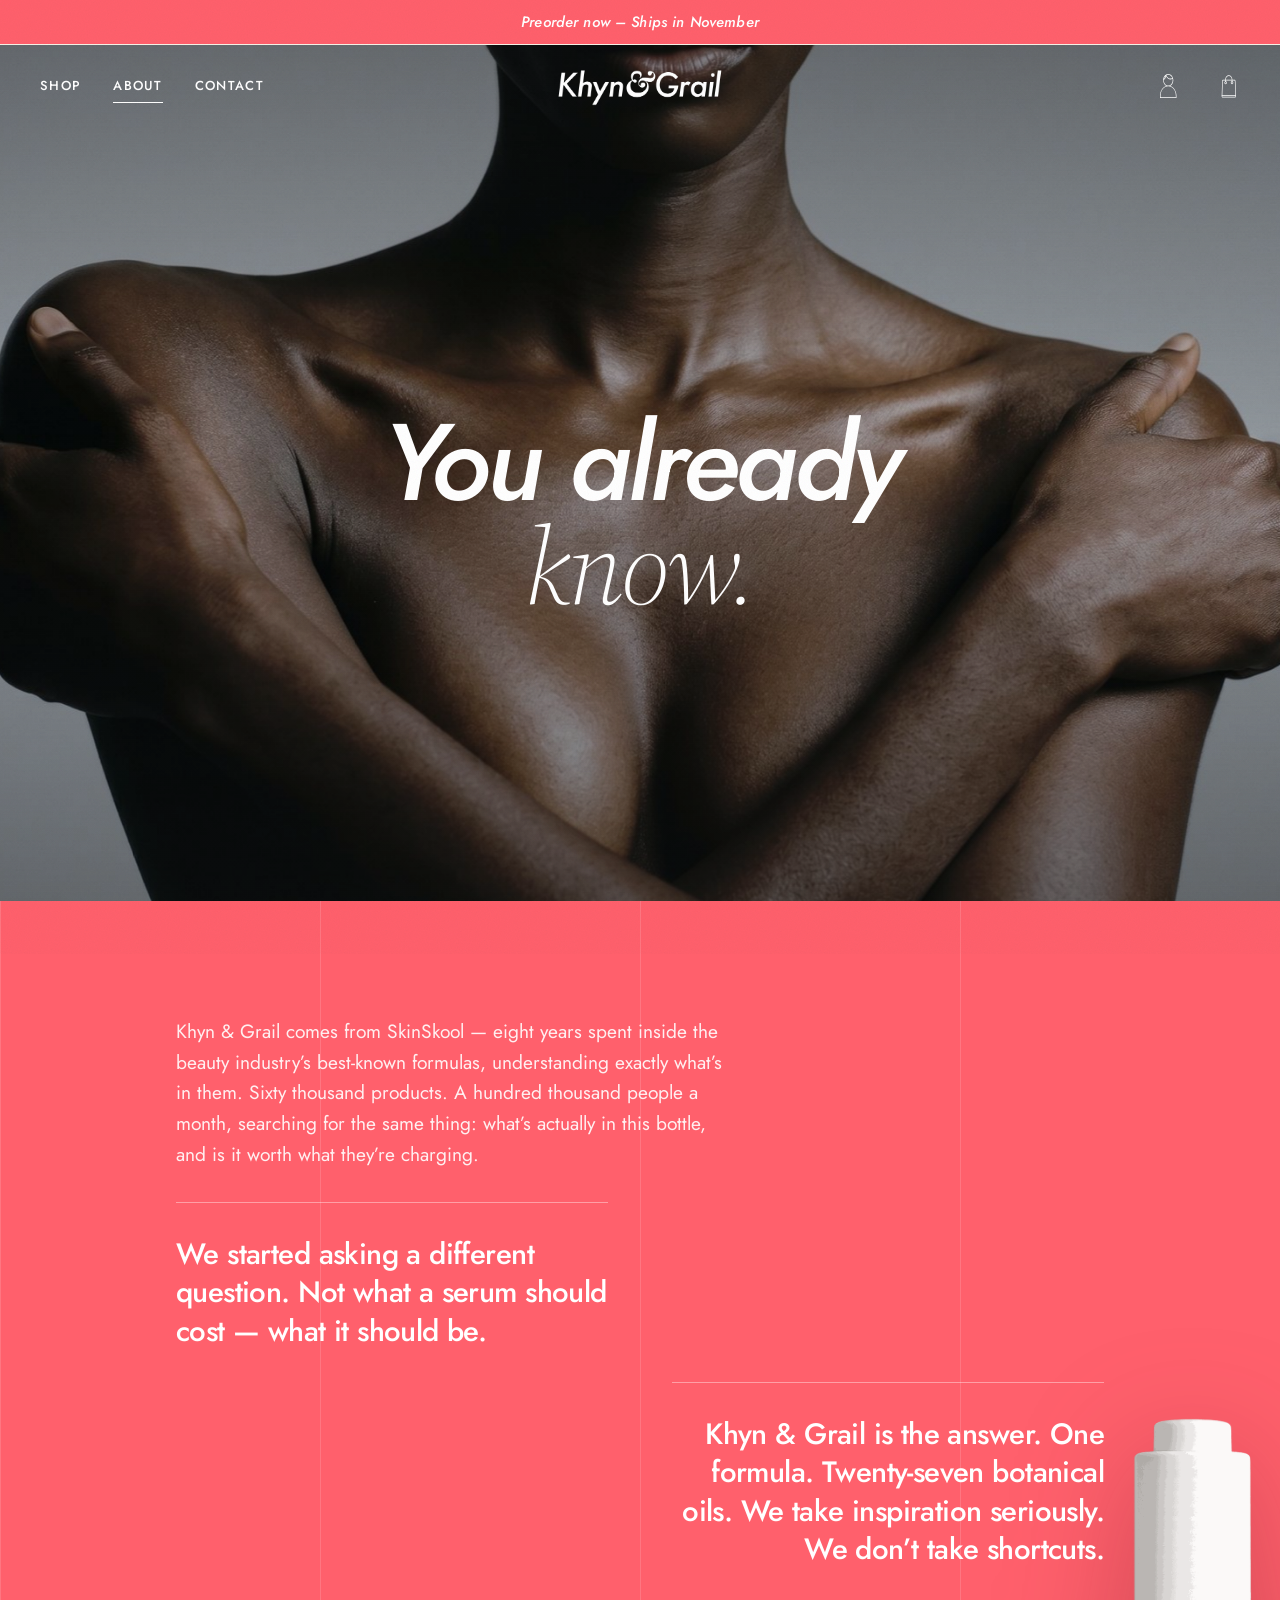
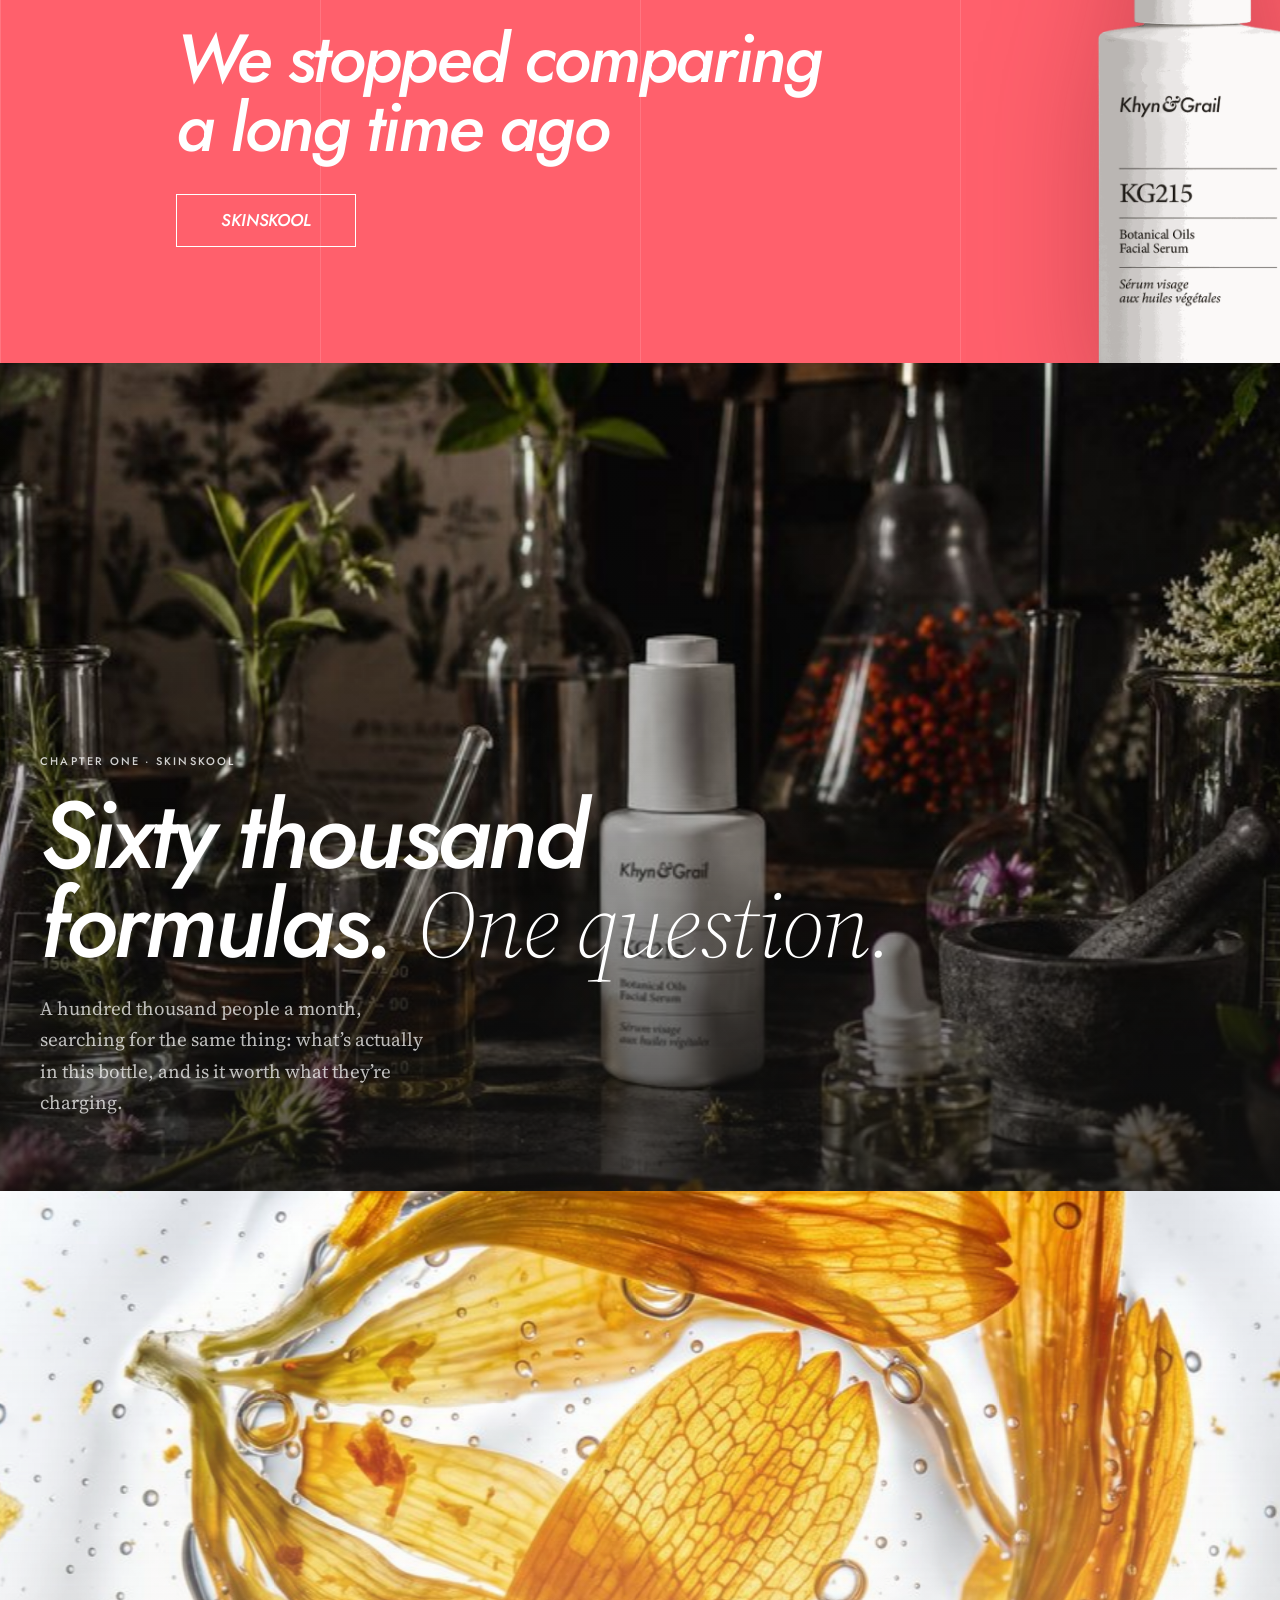
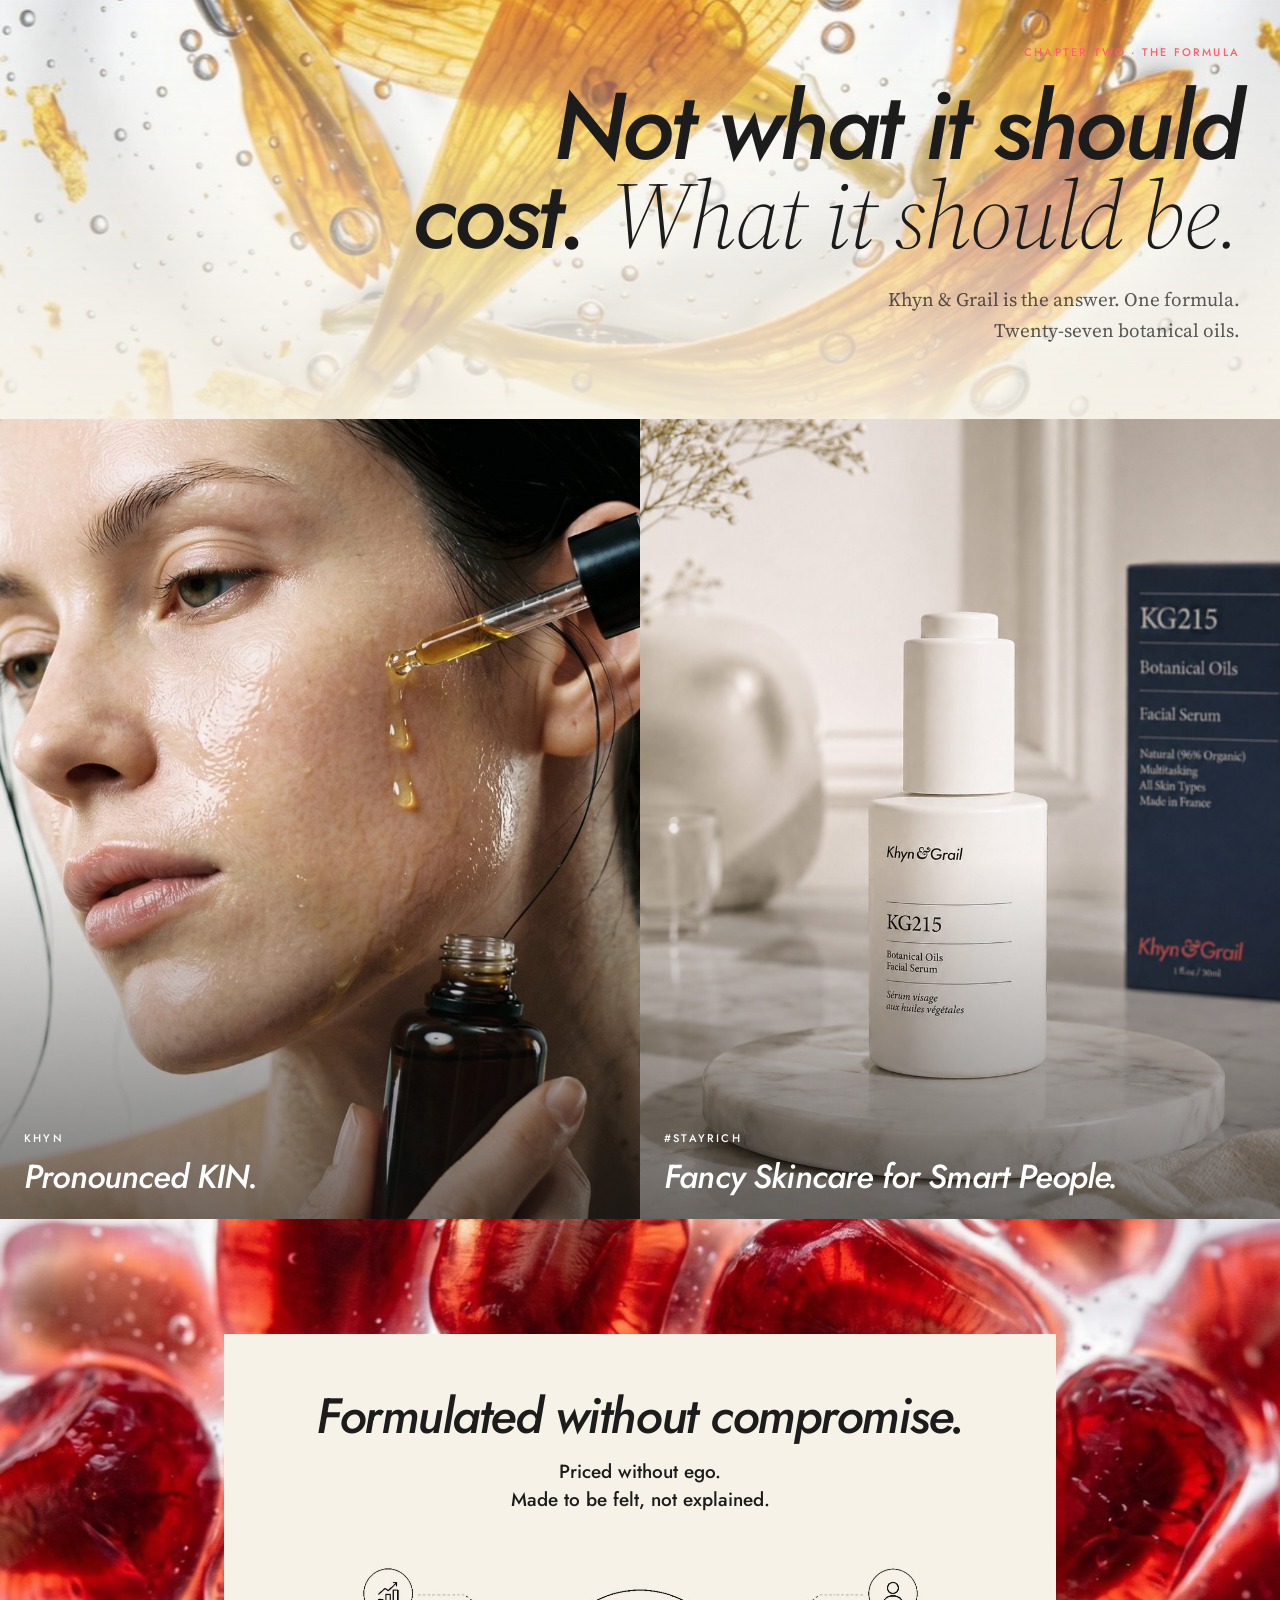
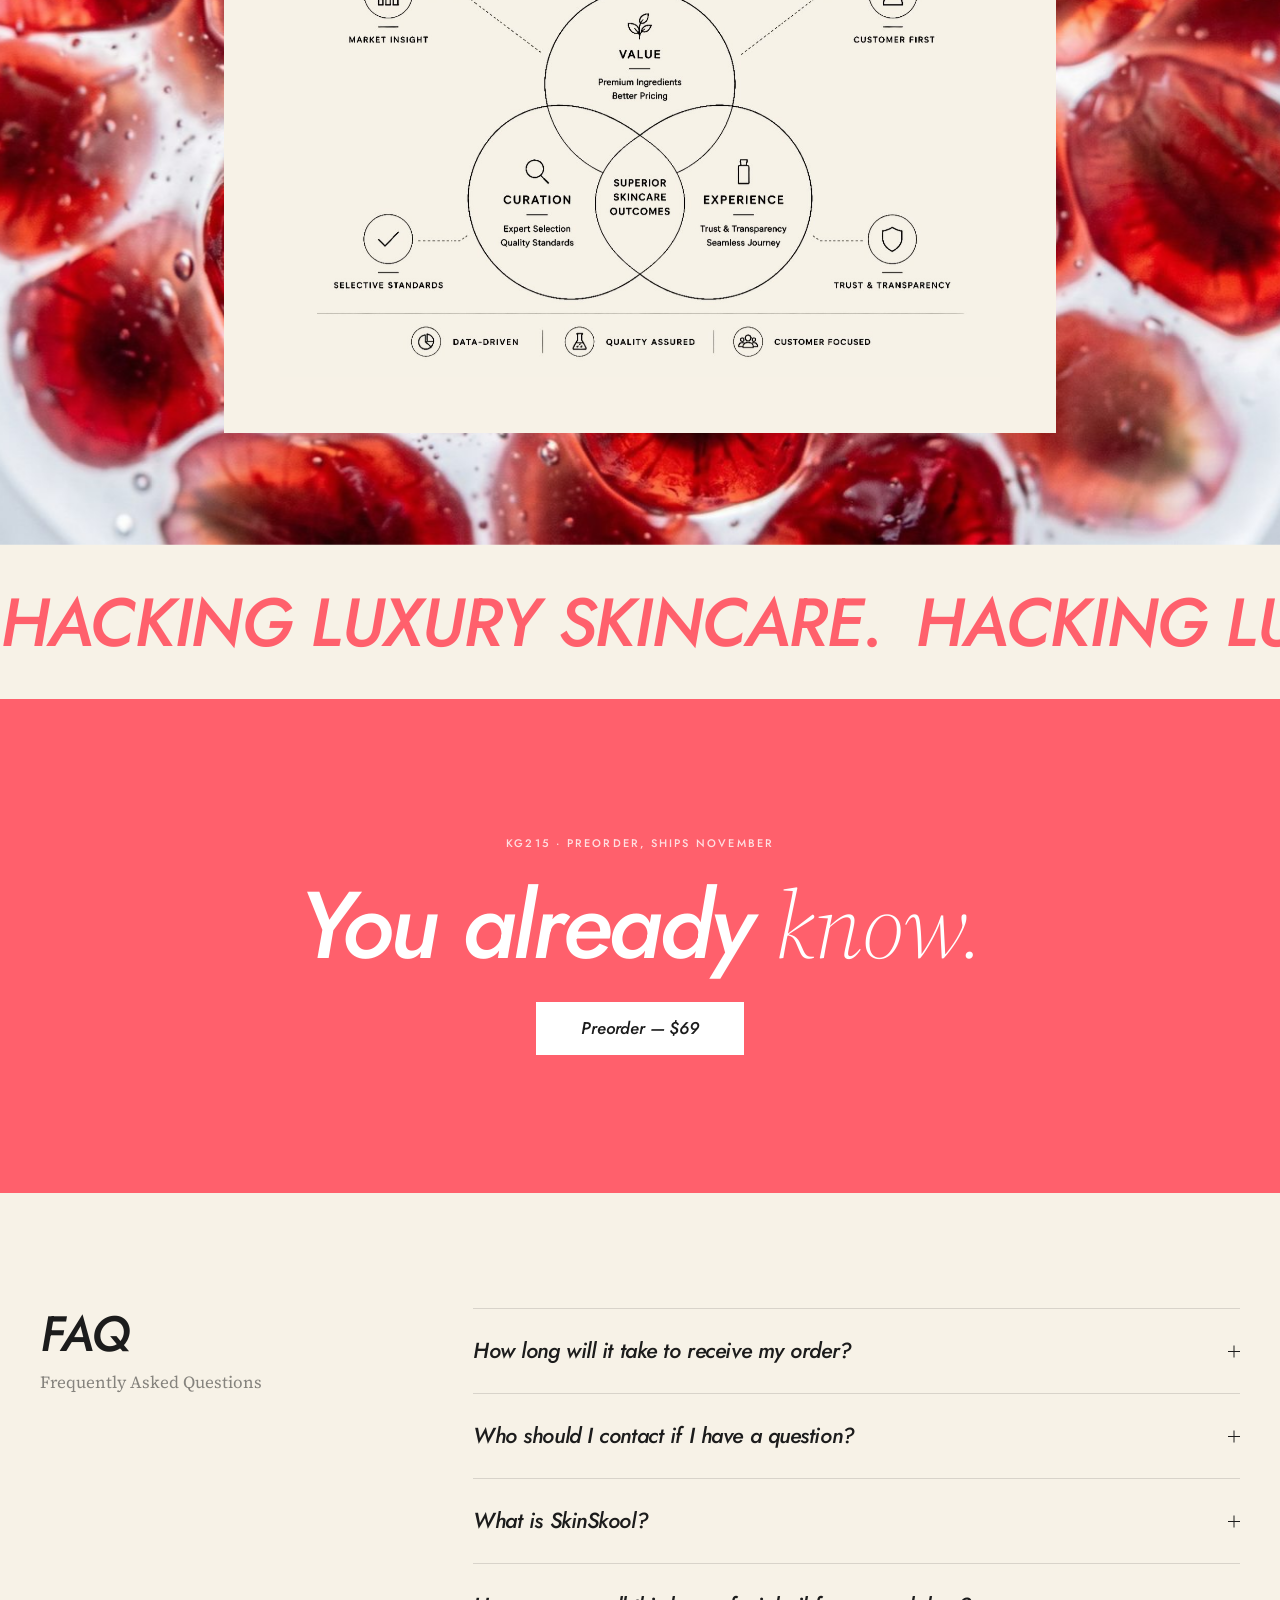
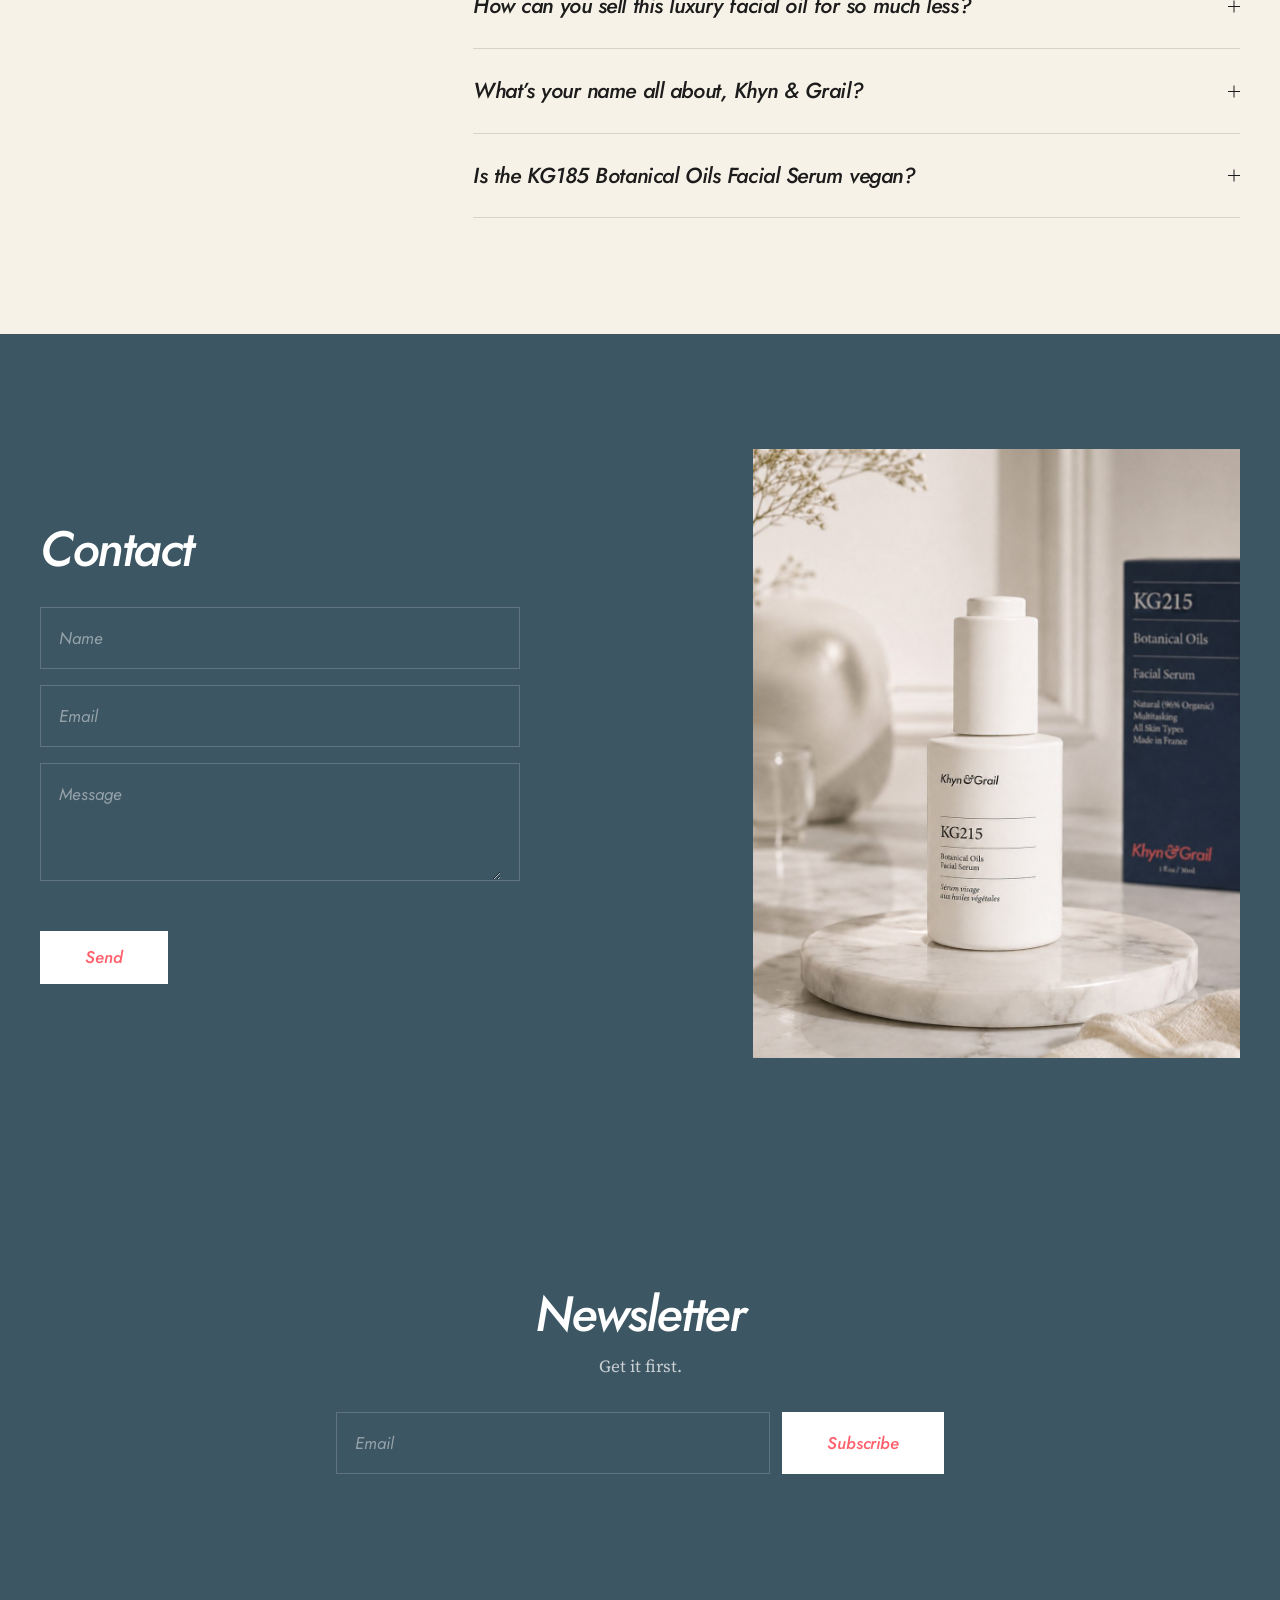
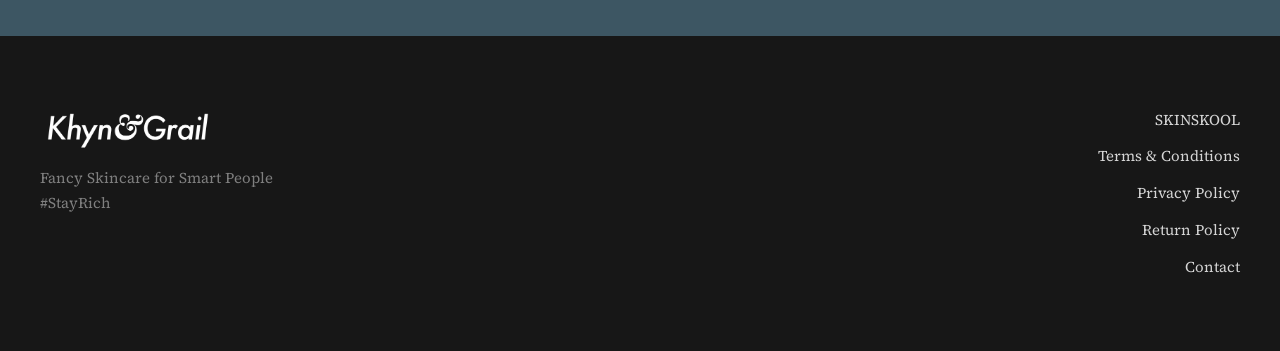
==== about3.html @ a28e2ef9 "Add product3 and about3; index3 gets portrait hero and full-bleed story chapters Co-Authored-By: Cla" ====
<!DOCTYPE html>
<html lang="en" class="no-js">
  <head>
    <meta charset="utf-8" />
    <meta name="viewport" content="width=device-width, initial-scale=1" />
    <title>About — Khyn &amp; Grail</title>
    <meta name="description" content="Khyn &amp; Grail comes from SkinSkool. We stopped comparing a long time ago." />
    <meta name="theme-color" content="#f7f2e7" />
    <script>document.documentElement.className=document.documentElement.className.replace("no-js","js");</script>
    <link rel="preconnect" href="https://fonts.googleapis.com" />
    <link rel="preconnect" href="https://fonts.gstatic.com" crossorigin />
    <link href="https://fonts.googleapis.com/css2?family=Jost:ital,wght@0,400;0,500;0,600;1,400;1,500;1,600&family=Source+Serif+4:ital,opsz,wght@0,8..60,300;0,8..60,400;1,8..60,400&display=swap" rel="stylesheet" />
    <link rel="stylesheet" href="css/site.css" />
    <link rel="stylesheet" href="css/index3.css" />
    <link rel="preload" as="image" href="assets/img/about-hero.jpg" />
  </head>

  <body class="page page--about page--k3">
    <div class="k3-grain" aria-hidden="true"></div>
    <a class="skip-link" href="#main">Skip to content</a>

    <div class="curtain" data-curtain aria-hidden="true">
      <img src="assets/img/logo.png" alt="" width="500" height="121" />
    </div>

    <p class="announce">Preorder now &ndash; Ships in November</p>

    <header class="site-header site-header--over" data-header>
      <div class="header-inner">
        <div class="header-left">
          <button class="menu-toggle" type="button" data-menu-toggle aria-expanded="false" aria-controls="mobile-nav" aria-label="Menu">
            <span></span><span></span>
          </button>
          <nav class="nav" aria-label="Primary">
            <a href="product3.html">Shop</a>
            <a href="about3.html" aria-current="page">About</a>
            <a href="about3.html#contact">Contact</a>
          </nav>
        </div>
        <a class="logo" href="index3.html" aria-label="Khyn &amp; Grail — home">
          <img class="logo__img" src="assets/img/logo.png" alt="Khyn &amp; Grail" width="500" height="121" />
        </a>
        <div class="header-tools">
          <a class="tool" href="about3.html#contact" aria-label="Account">
            <img src="assets/icons/account.svg" alt="" width="22" height="24" />
          </a>
          <button class="tool" type="button" data-open-cart aria-label="Bag">
            <img src="assets/icons/bag.svg" alt="" width="22" height="24" />
            <span class="cart-btn__count" data-cart-count>0</span>
          </button>
        </div>
      </div>
    </header>

    <nav class="mobile-nav" id="mobile-nav" data-mobile-nav aria-label="Mobile">
      <a href="product3.html">Shop</a>
      <a href="about3.html">About</a>
      <a href="about3.html#contact">Contact</a>
      <a href="#bag" data-open-cart>Bag</a>
    </nav>

    <main id="main">
      <section class="ahero">
        <figure class="ahero__media">
          <img data-parallax="0.08" src="assets/img/about-hero.jpg"
               alt="A woman with her arms crossed over her shoulders, skin lit from the side"
               width="2000" height="1116" fetchpriority="high" />
        </figure>
        <div class="ahero__copy">
          <h1 class="display lines" data-lines>
            <span class="ln"><span>You already</span></span>
            <span class="ln"><span><em style="font-family:var(--serif);font-weight:300">know.</em></span></span>
          </h1>
        </div>
      </section>

      <section class="manifesto">
        <img class="manifesto__bottle" src="assets/img/bottle.png" alt="" width="600" height="1316" data-anim="rise" style="--d: 300ms" aria-hidden="true" />
        <div class="manifesto__inner">
          <p class="manifesto__lead" data-anim="rise">
            Khyn &amp; Grail comes from SkinSkool &mdash; eight years spent inside the beauty
            industry&rsquo;s best-known formulas, understanding exactly what&rsquo;s in them.
            Sixty thousand products. A hundred thousand people a month, searching for the same
            thing: what&rsquo;s actually in this bottle, and is it worth what they&rsquo;re charging.
          </p>

          <p class="manifesto__mid" data-anim="rise" style="--d: 120ms">
            We started asking a different question. Not what a serum should cost &mdash; what it
            should be.
          </p>

          <p class="manifesto__mid manifesto__mid--end" data-anim="rise" style="--d: 200ms">
            Khyn &amp; Grail is the answer. One formula. Twenty-seven botanical oils. We take
            inspiration seriously. We don&rsquo;t take shortcuts.
          </p>

          <p class="manifesto__kicker lines" data-lines>
            <span class="ln"><span>We stopped comparing</span></span>
            <span class="ln"><span>a long time ago</span></span>
          </p>

          <p data-anim="rise" style="--d: 260ms">
            <a class="btn btn--outlineLight" href="https://skinskool.com" rel="noopener">SKINSKOOL</a>
          </p>
        </div>
      </section>

      <section class="k3-chapter ">
        <figure class="k3-chapter__plate"><img data-parallax="0.08" src="assets/img/lab-dark.jpg" alt="KG215 among dark laboratory glassware and dried botanicals" loading="lazy" /></figure>
        <div class="k3-chapter__inner">
            <p class="label" data-anim="rise">Chapter one &middot; SkinSkool</p>
            <h2 class="display k3-big" data-anim="rise" style="--d: 100ms">Sixty thousand formulas. <em>One question.</em></h2>
            <p data-anim="rise" style="--d: 200ms">A hundred thousand people a month, searching for the same thing: what&rsquo;s actually in this bottle, and is it worth what they&rsquo;re charging.</p>
        </div>
      </section>
      <section class="k3-chapter k3-chapter--light k3-chapter--right">
        <figure class="k3-chapter__plate"><img data-parallax="0.08" src="assets/img/macro-calendula.jpg" alt="Calendula petals suspended in clear oil" loading="lazy" /></figure>
        <div class="k3-chapter__inner">
            <p class="label" data-anim="rise">Chapter two &middot; The formula</p>
            <h2 class="display k3-big" data-anim="rise" style="--d: 100ms">Not what it should cost. <em>What it should be.</em></h2>
            <p data-anim="rise" style="--d: 200ms">Khyn &amp; Grail is the answer. One formula. Twenty-seven botanical oils.</p>
        </div>
      </section>
      <section class="k3-diptych">
        <figure data-anim="fade"><img src="assets/img/hero-portrait.jpg" alt="A woman pressing golden botanical oil into her cheek" loading="lazy" style="object-position:62% 40%" /><figcaption><span class="label">Khyn</span><p class="h3">Pronounced KIN.</p></figcaption></figure>
        <figure data-anim="fade" style="--d: 120ms"><img src="assets/img/lifestyle.jpg" alt="KG215 bottle on a marble stand beside its navy carton" loading="lazy" /><figcaption><span class="label">#stayrich</span><p class="h3">Fancy Skincare for Smart People.</p></figcaption></figure>
      </section>

      <section class="vce">
        <div class="vce__media">
          <img data-parallax="0.06" src="assets/img/pomegranate.jpg" alt="Macro photograph of pomegranate seeds suspended in clear gel" width="2000" height="1116" />
        </div>
        <div class="vce__inner">
          <article class="vce__card" data-anim="rise">
            <h2 class="h2">Formulated without compromise.</h2>
            <p class="vce__sub">Priced without ego.<br />Made to be felt, not explained.</p>
            <figure class="vce__figure" data-anim="fade" style="--d: 200ms">
              <img src="assets/img/vce.jpg" alt="Value, Curation and Experience overlapping at superior skincare outcomes, supported by market insight, customer first, selective standards and trust and transparency" width="1400" height="824" />
            </figure>
          </article>
        </div>
      </section>

      <div class="marquee " aria-hidden="true">
        <div class="marquee__track" style="--speed: 46s"><span>Hacking luxury skincare.</span><span>Hacking luxury skincare.</span><span>Hacking luxury skincare.</span><span>Hacking luxury skincare.</span><span>Hacking luxury skincare.</span><span>Hacking luxury skincare.</span><span>Hacking luxury skincare.</span><span>Hacking luxury skincare.</span></div>
      </div>

      <section class="k3-door">
        <div class="k3-door__inner">
          <p class="label" data-anim="rise">KG215 &middot; Preorder, ships November</p>
          <h2 class="display k3-big" data-anim="rise" style="--d: 100ms">You already <em>know.</em></h2>
          <a class="btn btn--white" href="product3.html" data-anim="rise" style="--d: 200ms">Preorder &mdash; $69</a>
        </div>
      </section>

      <section class="faq" id="faq">
        <div class="faq__inner">
          <div class="faq__head">
            <h2 class="h2" data-anim="rise">FAQ</h2>
            <p class="muted" data-anim="rise" style="--d: 90ms">Frequently Asked Questions</p>
          </div>
          <div class="accordion" data-accordion data-anim="rise">
            <div class="acc__item">
              <button class="acc__trigger" type="button" data-acc-trigger aria-expanded="false" aria-controls="faq-1">
                How long will it take to receive my order? <i aria-hidden="true"></i>
              </button>
              <div class="acc__panel" id="faq-1"><div><p>Preorders ship in November, in the order they were placed. After that, most US orders ship within one to two business days and arrive in three to seven.</p></div></div>
            </div>
            <div class="acc__item">
              <button class="acc__trigger" type="button" data-acc-trigger aria-expanded="false" aria-controls="faq-2">
                Who should I contact if I have a question? <i aria-hidden="true"></i>
              </button>
              <div class="acc__panel" id="faq-2"><div><p>Write to us below. Terry and Monieka still read the inbox themselves.</p></div></div>
            </div>
            <div class="acc__item">
              <button class="acc__trigger" type="button" data-acc-trigger aria-expanded="false" aria-controls="faq-3">
                What is SkinSkool? <i aria-hidden="true"></i>
              </button>
              <div class="acc__panel" id="faq-3"><div><p>The comparison platform the founders built — eight years of taking the beauty industry’s best-known formulas apart and publishing what is actually inside them.</p></div></div>
            </div>
            <div class="acc__item">
              <button class="acc__trigger" type="button" data-acc-trigger aria-expanded="false" aria-controls="faq-4">
                How can you sell this luxury facial oil for so much less? <i aria-hidden="true"></i>
              </button>
              <div class="acc__panel" id="faq-4"><div><p>We skip the parts you cannot put on your face. No department-store counter, no celebrity contract, no box inside a box.</p></div></div>
            </div>
            <div class="acc__item">
              <button class="acc__trigger" type="button" data-acc-trigger aria-expanded="false" aria-controls="faq-5">
                What’s your name all about, Khyn &amp; Grail? <i aria-hidden="true"></i>
              </button>
              <div class="acc__panel" id="faq-5"><div><p>Khyn is pronounced KIN — family. Grail is the bottle you have been hunting.</p></div></div>
            </div>
            <div class="acc__item">
              <button class="acc__trigger" type="button" data-acc-trigger aria-expanded="false" aria-controls="faq-6">
                Is the KG185 Botanical Oils Facial Serum vegan? <i aria-hidden="true"></i>
              </button>
              <div class="acc__panel" id="faq-6"><div><p>Yes. The blend is vegan, never tested on animals, and suitable for all skin types including sensitive.</p></div></div>
            </div>
          </div>
        </div>
      </section>

      <section class="contact" id="contact">
        <div class="contact__inner">
          <div class="contact__copy">
            <h2 class="h2" data-anim="rise">Contact</h2>
            <form class="contact__form" data-newsletter novalidate data-anim="rise" style="--d: 120ms">
              <label class="field"><span class="sr-only">Name</span>
                <input type="text" name="name" placeholder="Name" autocomplete="name" /></label>
              <label class="field"><span class="sr-only">Email</span>
                <input type="email" name="email" placeholder="Email" autocomplete="email" required /></label>
              <label class="field"><span class="sr-only">Message</span>
                <textarea name="message" placeholder="Message" rows="3"></textarea></label>
              <p class="form-status" data-form-status role="status"></p>
              <button class="btn btn--white" type="submit">Send</button>
            </form>
          </div>
          <figure class="contact__media" data-anim="rise">
            <img src="assets/img/lifestyle.jpg" alt="KG215 bottle on a marble stand beside its navy carton" width="1086" height="1448" />
          </figure>
        </div>
      </section>
      <section class="newsletter">
        <div class="newsletter__inner">
          <h2 class="h2" data-anim="rise">Newsletter</h2>
          <p data-anim="rise" style="--d: 90ms">Get it first.</p>
          <form class="newsletter__form" data-newsletter novalidate data-anim="rise" style="--d: 180ms">
            <div class="newsletter__row">
              <label class="field">
                <span class="sr-only">Email</span>
                <input type="email" name="email" placeholder="Email" autocomplete="email" required />
              </label>
              <button class="btn" type="submit">Subscribe</button>
            </div>
            <p class="form-status" data-form-status role="status"></p>
          </form>
        </div>
      </section>
    </main>

    <footer class="site-footer">
      <div class="footer-inner">
        <div class="footer-brand">
          <a href="index3.html" aria-label="Khyn &amp; Grail — home">
            <img class="footer-brand__logo" src="assets/img/logo.png" alt="Khyn &amp; Grail" width="500" height="121" />
          </a>
          <p>Fancy Skincare for Smart People #StayRich</p>
        </div>
        <nav class="footer-nav" aria-label="Footer">
          <a href="https://skinskool.com" rel="noopener">SKINSKOOL</a>
          <a href="about3.html#faq">Terms &amp; Conditions</a>
          <a href="about3.html#faq">Privacy Policy</a>
          <a href="about3.html#faq">Return Policy</a>
          <a href="about3.html#contact">Contact</a>
        </nav>
      </div>
    </footer>

    <div class="drawer-scrim" data-scrim></div>
    <aside class="drawer" data-drawer role="dialog" aria-modal="true" aria-label="Your bag">
      <div class="drawer__head">
        <h2 class="label">Your bag</h2>
        <button class="link" type="button" data-close-cart>Close</button>
      </div>
      <div class="drawer__body" data-cart-body></div>
      <div class="drawer__foot">
        <p class="drawer__line"><span>Subtotal</span><span data-cart-total>$0.00</span></p>
        <a class="btn btn--block" href="product3.html">Checkout</a>
      </div>
    </aside>

    <script src="js/site.js" defer></script>
    <script src="js/motion.js" defer></script>
  </body>
</html>
---- css/site.css ----
@import url("tokens.css");
@import url("reset.css");
@import url("base.css");
@import url("components.css");
@import url("layout.css");
@import url("home.css");
@import url("product.css");
@import url("about.css");
---- css/index3.css ----
/* ==========================================================================
   index3 — the hybrid home.
   Brand chrome, palette and type from the KG215 build (site.css); the
   editorial layouts — full-bleed plates, hung ingredient wall, framed
   portraits, grain — borrowed from the lookbook. Everything is k3- scoped.
   ========================================================================== */

.page--k3 { background: var(--cream); }

/* Paper grain, as in the lookbook, but quieter */
.k3-grain {
  position: fixed; inset: -6%; z-index: 90; pointer-events: none; opacity: 0.07;
  background-image: url("data:image/svg+xml,%3Csvg xmlns='http://www.w3.org/2000/svg' width='160' height='160'%3E%3Cfilter id='n'%3E%3CfeTurbulence type='fractalNoise' baseFrequency='.9' numOctaves='3' stitchTiles='stitch'/%3E%3C/filter%3E%3Crect width='100%25' height='100%25' filter='url(%23n)'/%3E%3C/svg%3E");
  mix-blend-mode: multiply;
}

.k3-eyebrow { color: var(--coral); }
.k3-big { font-size: clamp(2.6rem, 7.4vw, 6.4rem); }
.k3-big em, .k3-hero__title em { font-family: var(--serif); font-weight: 300; font-style: italic; letter-spacing: -0.02em; }

/* --- Hero: lookbook overture, with the buy path above the fold ---------- */

.k3-hero { position: relative; min-height: min(100svh, 62rem); display: grid; align-items: end; overflow: hidden; }
.k3-hero__plate { position: absolute; inset: 0; }
.k3-hero__plate img { width: 100%; height: 115%; object-fit: cover; object-position: 66% 44%; }
.k3-hero__plate::after {
  content: ""; position: absolute; inset: 0;
  background: linear-gradient(90deg, rgba(247, 242, 231, 0.96) 0%, rgba(247, 242, 231, 0.78) 38%, rgba(247, 242, 231, 0) 70%),
              linear-gradient(0deg, rgba(247, 242, 231, 0.9) 0%, rgba(247, 242, 231, 0) 30%);
}
.k3-hero__inner {
  position: relative; width: var(--wrap); margin-inline: auto;
  padding: calc(var(--header-h) + var(--announce-h) + var(--s7)) 0 var(--s7);
}
.k3-hero__title { font-size: clamp(3.4rem, min(11vw, 15vh), 9rem); margin: var(--s4) 0 var(--s5); }
.k3-hero__sub { max-width: 34ch; font-size: var(--fs-md); color: var(--ink-70); }
.k3-hero__cta { display: flex; flex-wrap: wrap; align-items: center; gap: var(--s5); margin-top: var(--s6); }
.k3-proof { display: inline-flex; align-items: center; gap: var(--s3); font-family: var(--display); font-size: var(--fs-sm); color: var(--ink-70); }
.k3-proof .stars svg { width: 0.9rem; height: 0.9rem; }
.k3-proof a { text-decoration: underline; text-underline-offset: 3px; }

@media (max-width: 47.99rem) {
  .k3-hero__plate::after {
    background: linear-gradient(0deg, rgba(247, 242, 231, 1) 18%, rgba(247, 242, 231, 0.7) 52%, rgba(247, 242, 231, 0.1) 100%);
  }
}

/* --- Buy module: the Shopify PDP structure, set like a magazine page ---- */

.k3-buy { padding-block: var(--band); background: var(--bone); border-block: 1px solid var(--rule); }
.k3-buy__grid { width: var(--wrap); margin-inline: auto; display: grid; gap: var(--s7); align-items: center; }
@media (min-width: 60rem) { .k3-buy__grid { grid-template-columns: 1.05fr 1fr; gap: var(--s9); } }

.k3-buy__media { position: relative; margin: 0; }
.k3-buy__media .k3-frame { aspect-ratio: 4 / 5; }
.k3-buy__bottle {
  position: absolute; right: -4%; bottom: -6%; width: 26%;
  filter: drop-shadow(0 30px 40px rgba(28, 28, 28, 0.22));
}
.k3-buy__tag {
  position: absolute; left: var(--s4); top: var(--s4);
  background: var(--coral); color: var(--white); padding: 0.6rem 0.9rem;
}
.k3-buy .h1 { margin: var(--s3) 0 var(--s4); }
.k3-buy .buy__desc { margin-top: var(--s5); color: var(--ink-70); max-width: 44ch; }
.k3-buy .buy__price { margin: var(--s5) 0; }
.k3-buy .buy__block { margin-bottom: var(--s5); }
.k3-assure { display: grid; gap: var(--s2); margin: var(--s5) 0; padding: 0; list-style: none; font-size: var(--fs-sm); color: var(--ink-70); }
.k3-assure li { display: flex; gap: var(--s3); align-items: baseline; }
.k3-assure li::before { content: ""; flex: none; width: 0.45rem; height: 0.45rem; border-radius: 50%; background: var(--coral); transform: translateY(-1px); }

/* --- Frames, from the lookbook ------------------------------------------ */

.k3-frame { position: relative; overflow: hidden; display: block; }
.k3-frame img { width: 100%; height: 100%; object-fit: cover; transition: transform 1600ms var(--ease); }
.js [data-anim="zoom"].k3-frame { transform: none; }
.js .k3-frame[data-anim="zoom"] img { transform: scale(1.09); }
.js .k3-frame.is-in[data-anim="zoom"] img { transform: none; }

/* --- Creed: SkinSkool, said editorially instead of in a red box --------- */

.k3-creed { padding-block: var(--band); }
.k3-creed__grid { width: var(--wrap); margin-inline: auto; display: grid; gap: var(--s7); align-items: center; }
@media (min-width: 60rem) { .k3-creed__grid { grid-template-columns: 1.25fr 1fr; gap: var(--s9); } }
.k3-creed .display { margin: var(--s5) 0 var(--s6); }
.k3-creed__body { color: var(--ink-70); max-width: 44ch; }
.k3-creed__body p + p { margin-top: 1em; }
.k3-creed__body .btn { margin-top: var(--s6); }
.k3-creed__plate { margin: 0; }
.k3-creed__plate .k3-frame { aspect-ratio: 4 / 5; }
.k3-creed__plate figcaption { margin-top: var(--s3); text-align: right; color: var(--ink-50); }

.k3-stats { display: grid; grid-template-columns: repeat(3, 1fr); gap: var(--s4); margin-top: var(--s7); border-top: 1px solid var(--rule); padding-top: var(--s5); }
.k3-stats b { display: block; font-family: var(--display); font-style: italic; font-weight: 500; font-size: var(--fs-2xl); letter-spacing: -0.03em; line-height: 1; color: var(--coral); }
.k3-stats span { display: block; margin-top: var(--s2); }

/* --- The hung wall of oils ---------------------------------------------- */

.k3-salon { padding-block: var(--band); background: var(--cream); overflow: hidden; }
.k3-salon__head { width: var(--wrap); margin: 0 auto var(--s8); display: grid; gap: var(--s5); }
@media (min-width: 60rem) { .k3-salon__head { grid-template-columns: 1.4fr 1fr; align-items: end; } }
.k3-salon__head p { color: var(--ink-70); max-width: 40ch; }

.k3-wall { width: var(--wrap); margin-inline: auto; display: grid; grid-template-columns: repeat(2, 1fr); gap: var(--s6) var(--s5); }
@media (min-width: 48rem) { .k3-wall { grid-template-columns: repeat(4, 1fr); gap: var(--s7) var(--s6); } }
.k3-hung { margin: 0; text-align: center; }
.k3-hung:nth-child(4n+2) { margin-top: clamp(1.5rem, 7vw, 6rem); }
.k3-hung:nth-child(4n+4) { margin-top: clamp(0rem, 3vw, 2.5rem); }
.k3-hung img { width: 100%; aspect-ratio: 1; object-fit: contain; transition: transform 900ms var(--ease); }
.k3-hung--plate img { object-fit: cover; aspect-ratio: 4 / 5; }
.k3-hung:hover img { transform: scale(1.05) rotate(-1.5deg); }
.k3-hung figcaption { margin-top: var(--s3); }
.k3-hung figcaption small { display: block; margin-top: var(--s2); font-family: var(--serif); font-size: var(--fs-xs); letter-spacing: 0; text-transform: none; color: var(--ink-50); }
.k3-wall:hover .k3-hung { opacity: 0.45; transition: opacity 600ms var(--ease); }
.k3-wall:hover .k3-hung:hover { opacity: 1; }
.k3-hung:hover figcaption { color: var(--coral); }

.k3-salon__foot { width: var(--wrap); margin: var(--s8) auto 0; display: flex; flex-wrap: wrap; gap: var(--s5); align-items: center; justify-content: center; }

/* --- How to use, three beats -------------------------------------------- */

.k3-ritual { position: relative; background: var(--navy); color: var(--white); overflow: hidden; }
.k3-ritual__grid { display: grid; }
@media (min-width: 60rem) { .k3-ritual__grid { grid-template-columns: 1fr 1fr; } }
.k3-ritual__media { margin: 0; min-height: 22rem; }
.k3-ritual__media img { width: 100%; height: 100%; object-fit: cover; }
.k3-ritual__copy { padding: var(--band) var(--gutter); display: grid; align-content: center; gap: var(--s6); }
@media (min-width: 60rem) { .k3-ritual__copy { padding-inline: var(--s9) var(--gutter); } }
.k3-steps { list-style: none; margin: 0; padding: 0; display: grid; gap: var(--s5); }
.k3-steps li { display: grid; grid-template-columns: 3rem 1fr; gap: var(--s4); align-items: baseline; border-top: 1px solid var(--on-dark-18); padding-top: var(--s4); }
.k3-steps b { font-family: var(--display); font-style: italic; font-weight: 500; font-size: var(--fs-xl); color: var(--coral); }
.k3-steps p { color: var(--on-dark-70); font-size: var(--fs-md); }

/* --- Door: the price promise -------------------------------------------- */

.k3-door { padding-block: calc(var(--band) * 1.2); text-align: center; background: var(--coral); color: var(--white); }
.k3-door__inner { width: var(--wrap); margin-inline: auto; display: grid; justify-items: center; gap: var(--s6); }
.k3-door .label { color: rgba(255, 255, 255, 0.8); }
.k3-door .display { max-width: 18ch; }

/* --- Reviews: score summary + the video wall ---------------------------- */

.k3-reviews { padding-block: var(--band); }
.k3-reviews__inner { width: var(--wrap); margin-inline: auto; }
.k3-reviews__head { display: grid; gap: var(--s6); margin-bottom: var(--s8); align-items: end; }
@media (min-width: 60rem) { .k3-reviews__head { grid-template-columns: 1.3fr 1fr; } }
.k3-score { display: flex; gap: var(--s5); align-items: center; }
.k3-score__num { font-family: var(--display); font-style: italic; font-weight: 500; font-size: var(--fs-3xl); letter-spacing: -0.04em; line-height: 1; }
.k3-score p { font-size: var(--fs-sm); color: var(--ink-70); }
.k3-reviews .reviews__quote { margin-top: var(--s8); }

/* --- FAQ ---------------------------------------------------------------- */

.k3-faq { padding-block: var(--band); background: var(--bone); border-top: 1px solid var(--rule); }
.k3-faq__grid { width: var(--wrap); margin-inline: auto; display: grid; gap: var(--s7); }
@media (min-width: 60rem) { .k3-faq__grid { grid-template-columns: 1fr 1.5fr; } }
.k3-faq__grid .lede { margin-top: var(--s4); color: var(--ink-70); }

/* --- Sticky buy bar, once the main buy button is off-screen -------------- */

.k3-sticky {
  position: fixed; left: 0; right: 0; bottom: 0; z-index: 60;
  display: flex; align-items: center; justify-content: space-between; gap: var(--s4);
  padding: var(--s3) var(--gutter);
  background: rgba(255, 252, 245, 0.94); backdrop-filter: blur(12px);
  border-top: 1px solid var(--rule);
  transform: translateY(110%); transition: transform 520ms var(--ease);
}
.k3-sticky.is-shown { transform: none; }
.k3-sticky__id { display: flex; align-items: center; gap: var(--s3); min-width: 0; }
.k3-sticky__id img { width: 1.6rem; height: auto; }
.k3-sticky__id p { font-family: var(--display); font-style: italic; font-size: var(--fs-sm); line-height: 1.2; white-space: nowrap; overflow: hidden; text-overflow: ellipsis; }
.k3-sticky__id span { display: block; font-style: normal; color: var(--ink-50); font-size: var(--fs-xs); }
.k3-sticky .btn { flex: none; }

/* --- Chapters: full-bleed images that carry the story ------------------- */

.k3-chapter { position: relative; min-height: min(92svh, 60rem); display: grid; align-items: end; overflow: hidden; color: var(--white); }
.k3-chapter__plate { position: absolute; inset: 0; margin: 0; }
.k3-chapter__plate img { width: 100%; height: 118%; object-fit: cover; }
.k3-chapter__plate::after { content: ""; position: absolute; inset: 0; background: linear-gradient(0deg, rgba(18, 18, 18, 0.72) 0%, rgba(18, 18, 18, 0.15) 55%, rgba(18, 18, 18, 0) 100%); }
.k3-chapter__inner { position: relative; width: var(--wrap); margin-inline: auto; padding-block: var(--s9) var(--s8); display: grid; gap: var(--s5); }
.k3-chapter__inner .label { color: rgba(255, 255, 255, 0.8); }
.k3-chapter__inner .display { max-width: 16ch; }
.k3-chapter__inner p:not(.label) { max-width: 40ch; font-size: var(--fs-md); color: var(--on-dark-70); }
.k3-chapter__inner .btn { justify-self: start; }
.k3-chapter--right .k3-chapter__inner { justify-items: end; text-align: right; }
.k3-chapter--right .k3-chapter__inner .btn { justify-self: end; }
.k3-chapter--light { color: var(--ink); }
.k3-chapter--light .k3-chapter__plate::after { background: linear-gradient(0deg, rgba(247, 242, 231, 0.92) 0%, rgba(247, 242, 231, 0.2) 50%, rgba(247, 242, 231, 0) 100%); }
.k3-chapter--light .k3-chapter__inner .label { color: var(--coral); }
.k3-chapter--light .k3-chapter__inner p:not(.label) { color: var(--ink-70); }

/* Diptych: two plates edge to edge */
.k3-diptych { display: grid; }
@media (min-width: 48rem) { .k3-diptych { grid-template-columns: 1fr 1fr; } }
.k3-diptych figure { position: relative; margin: 0; aspect-ratio: 4 / 5; overflow: hidden; }
.k3-diptych img { width: 100%; height: 100%; object-fit: cover; transition: transform 1600ms var(--ease); }
.k3-diptych figure:hover img { transform: scale(1.04); }
.k3-diptych figcaption { position: absolute; left: var(--s5); bottom: var(--s5); right: var(--s5); color: var(--white); }
.k3-diptych figcaption .h3 { margin-top: var(--s2); }
.k3-diptych figure::after { content: ""; position: absolute; inset: 0; background: linear-gradient(0deg, rgba(18, 18, 18, 0.55), rgba(18, 18, 18, 0) 45%); pointer-events: none; }
.k3-diptych figcaption { z-index: 1; }

/* Pull-quote between chapters */
.k3-pull { padding-block: var(--band); text-align: center; }
.k3-pull .display { width: var(--wrap); margin-inline: auto; max-width: 20ch; }
.k3-pull .label { display: block; margin-bottom: var(--s5); color: var(--coral); }

/* Shared hero variant over a darker portrait */
.k3-hero--portrait .k3-hero__plate img { object-position: 70% 30%; }
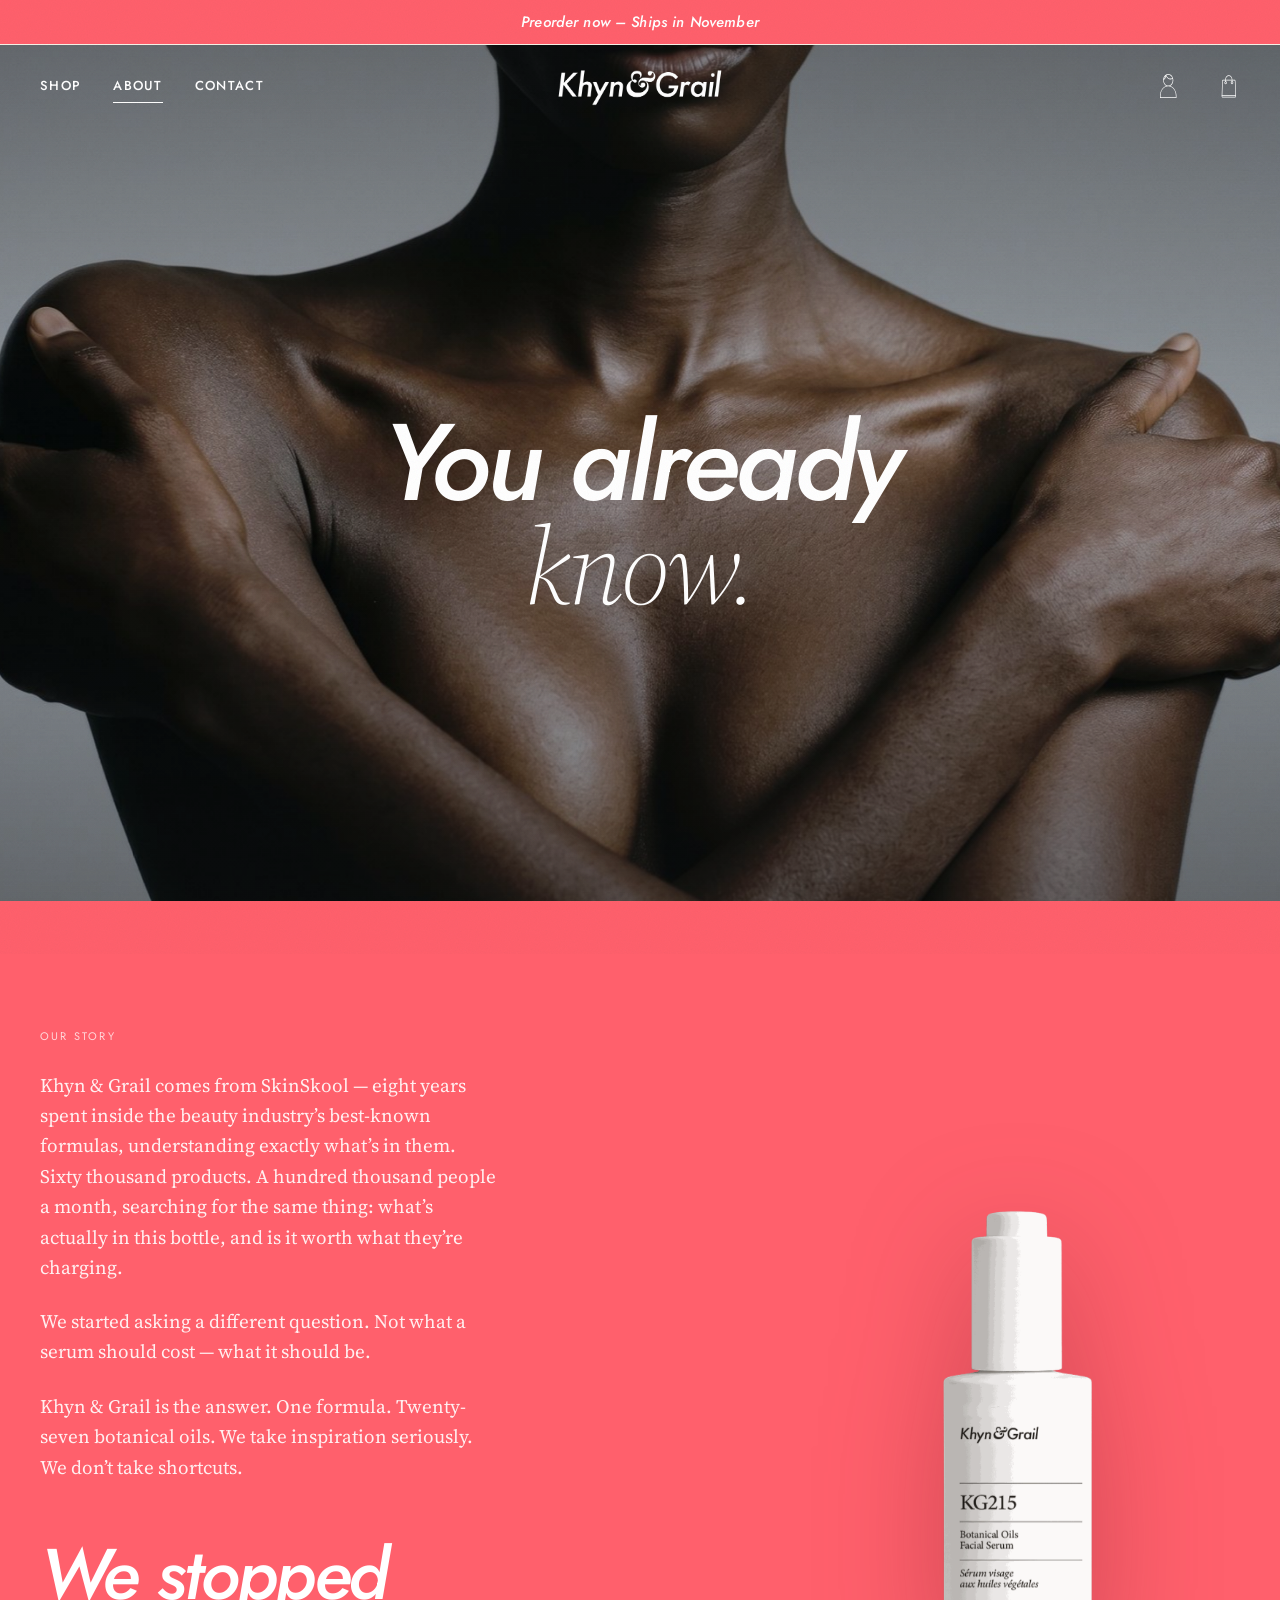
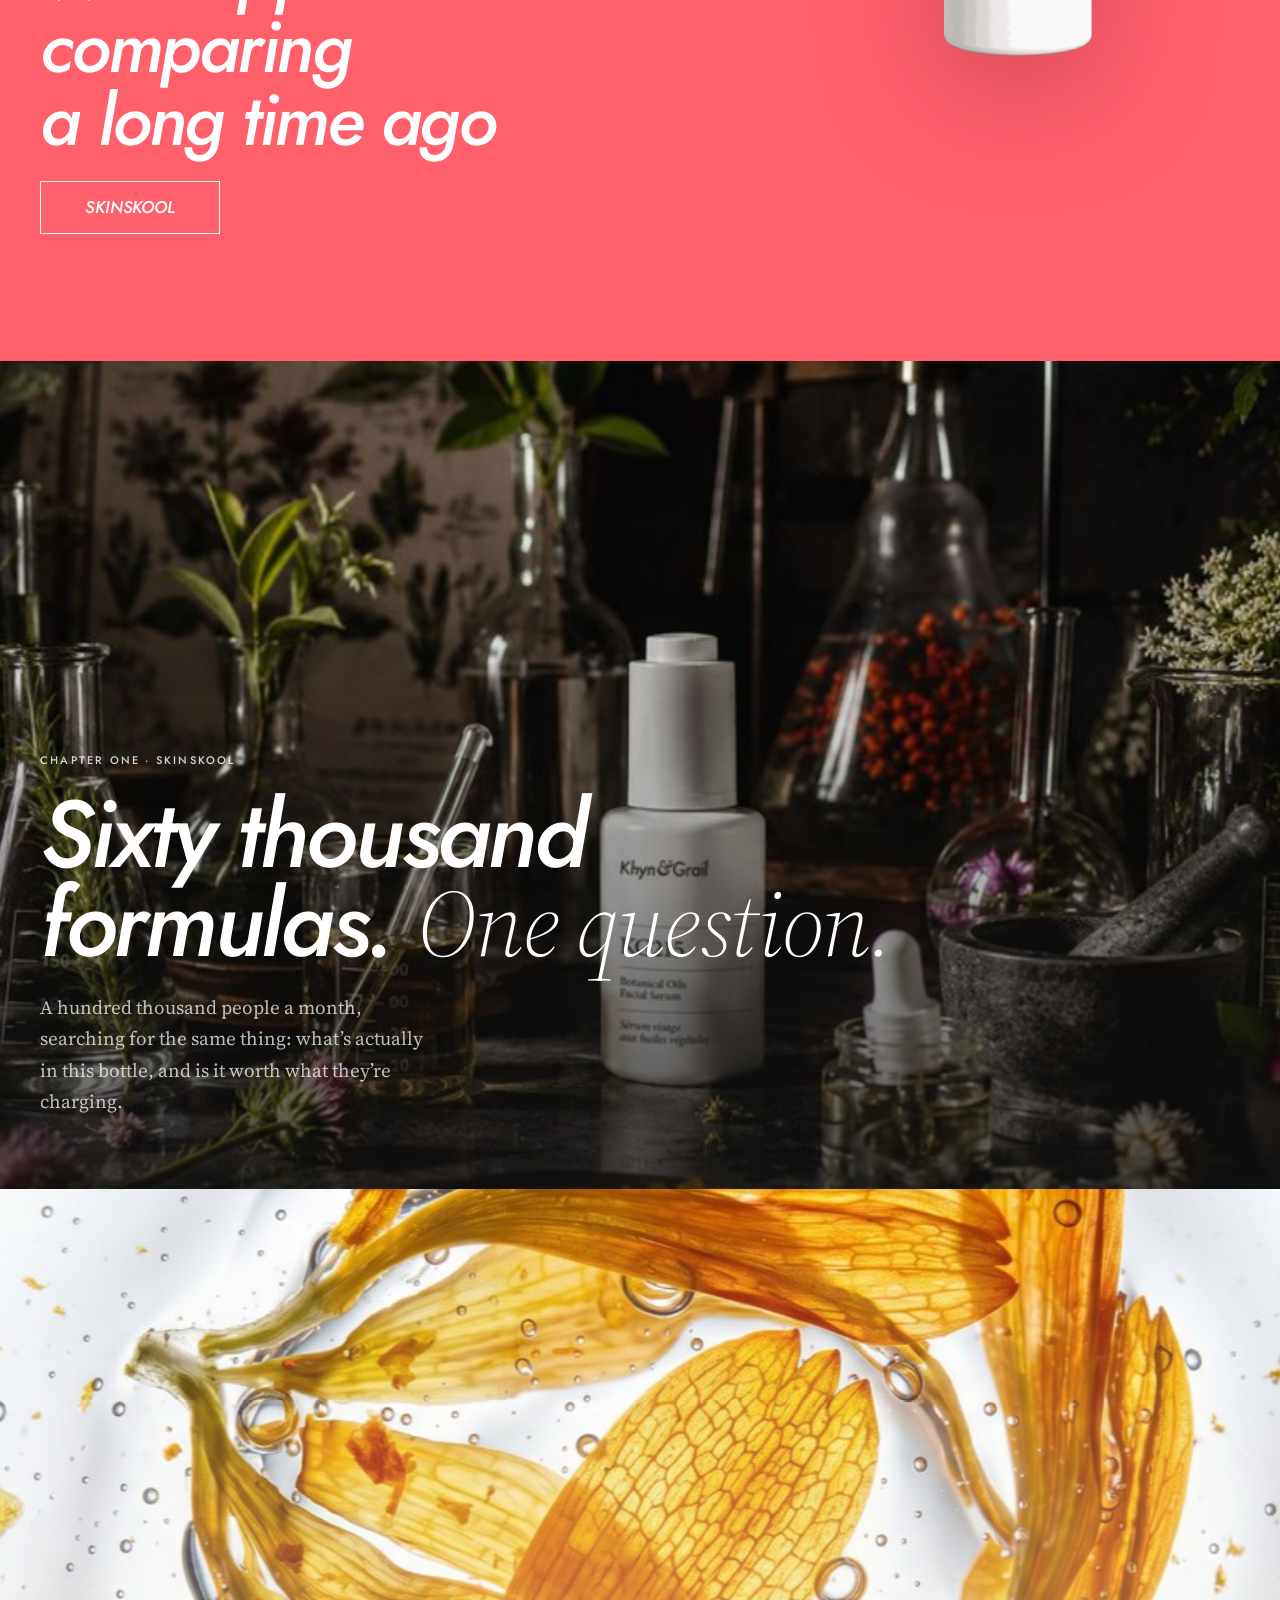
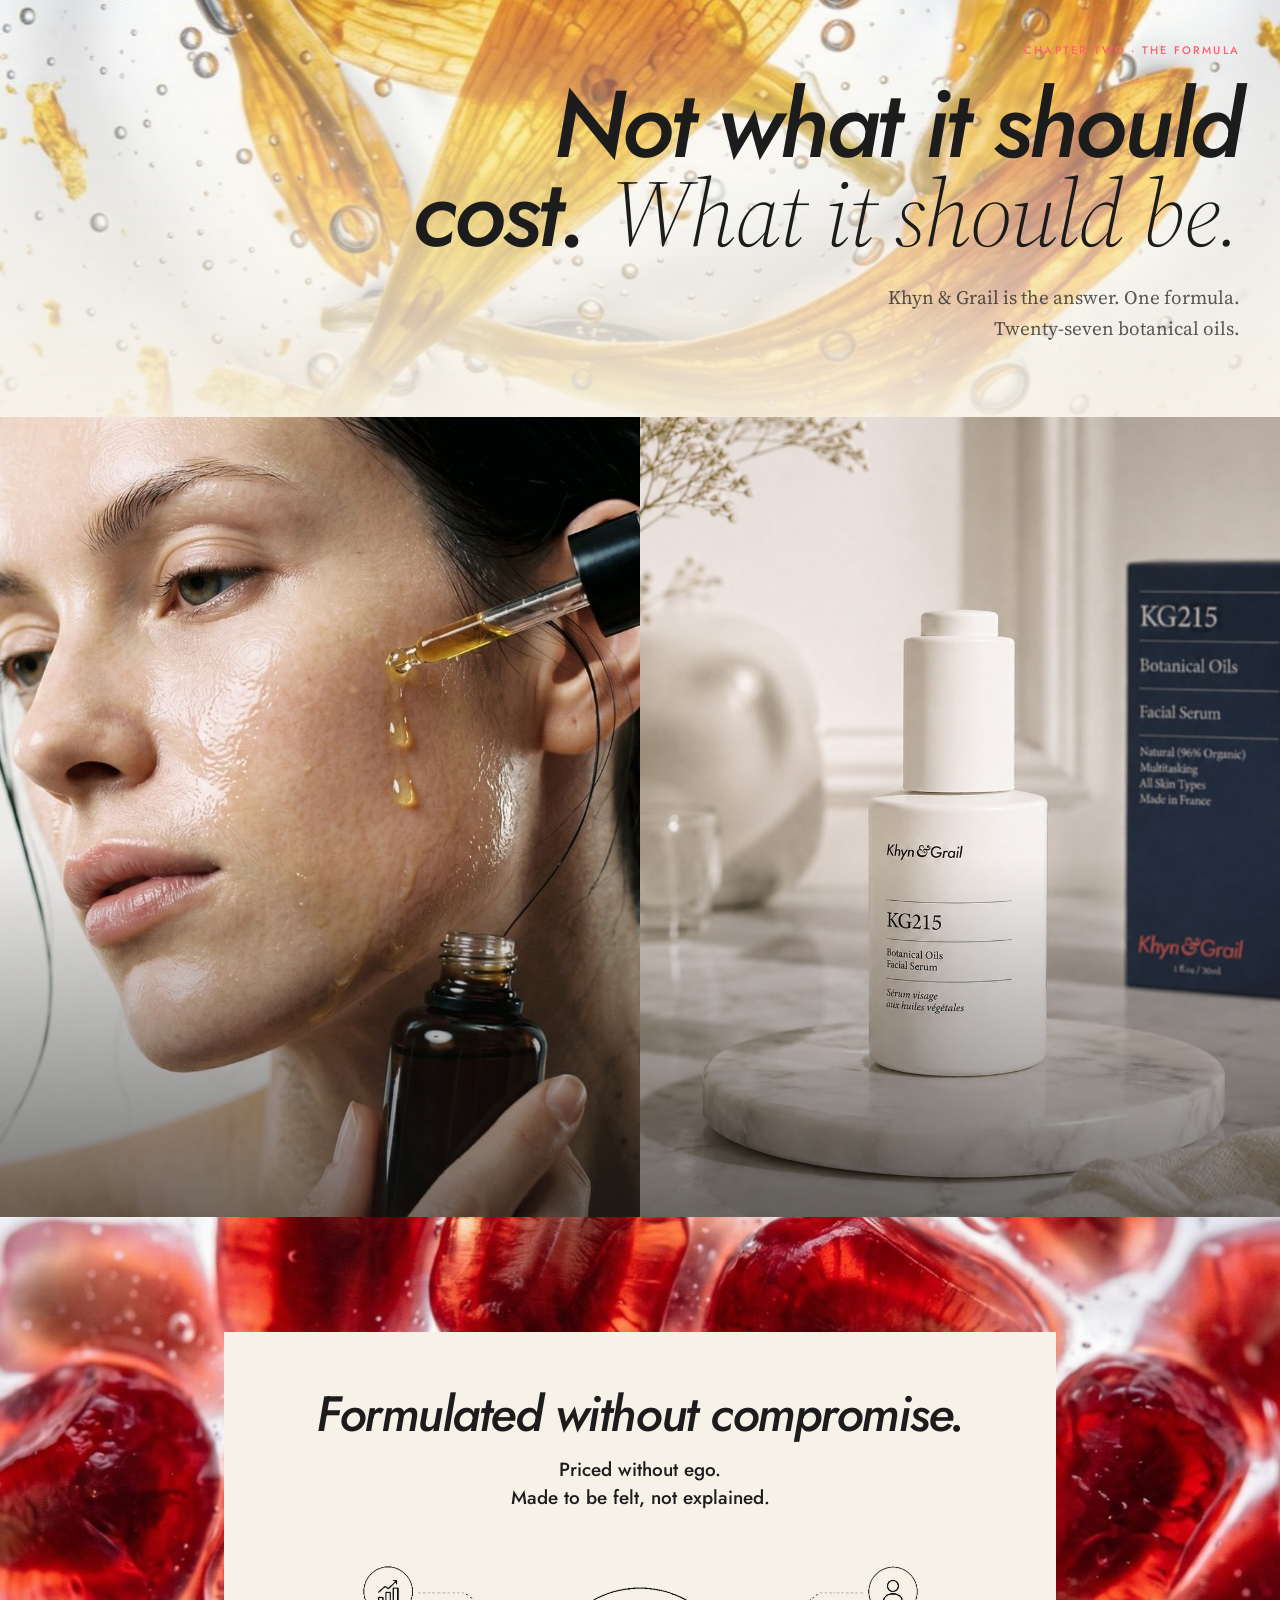
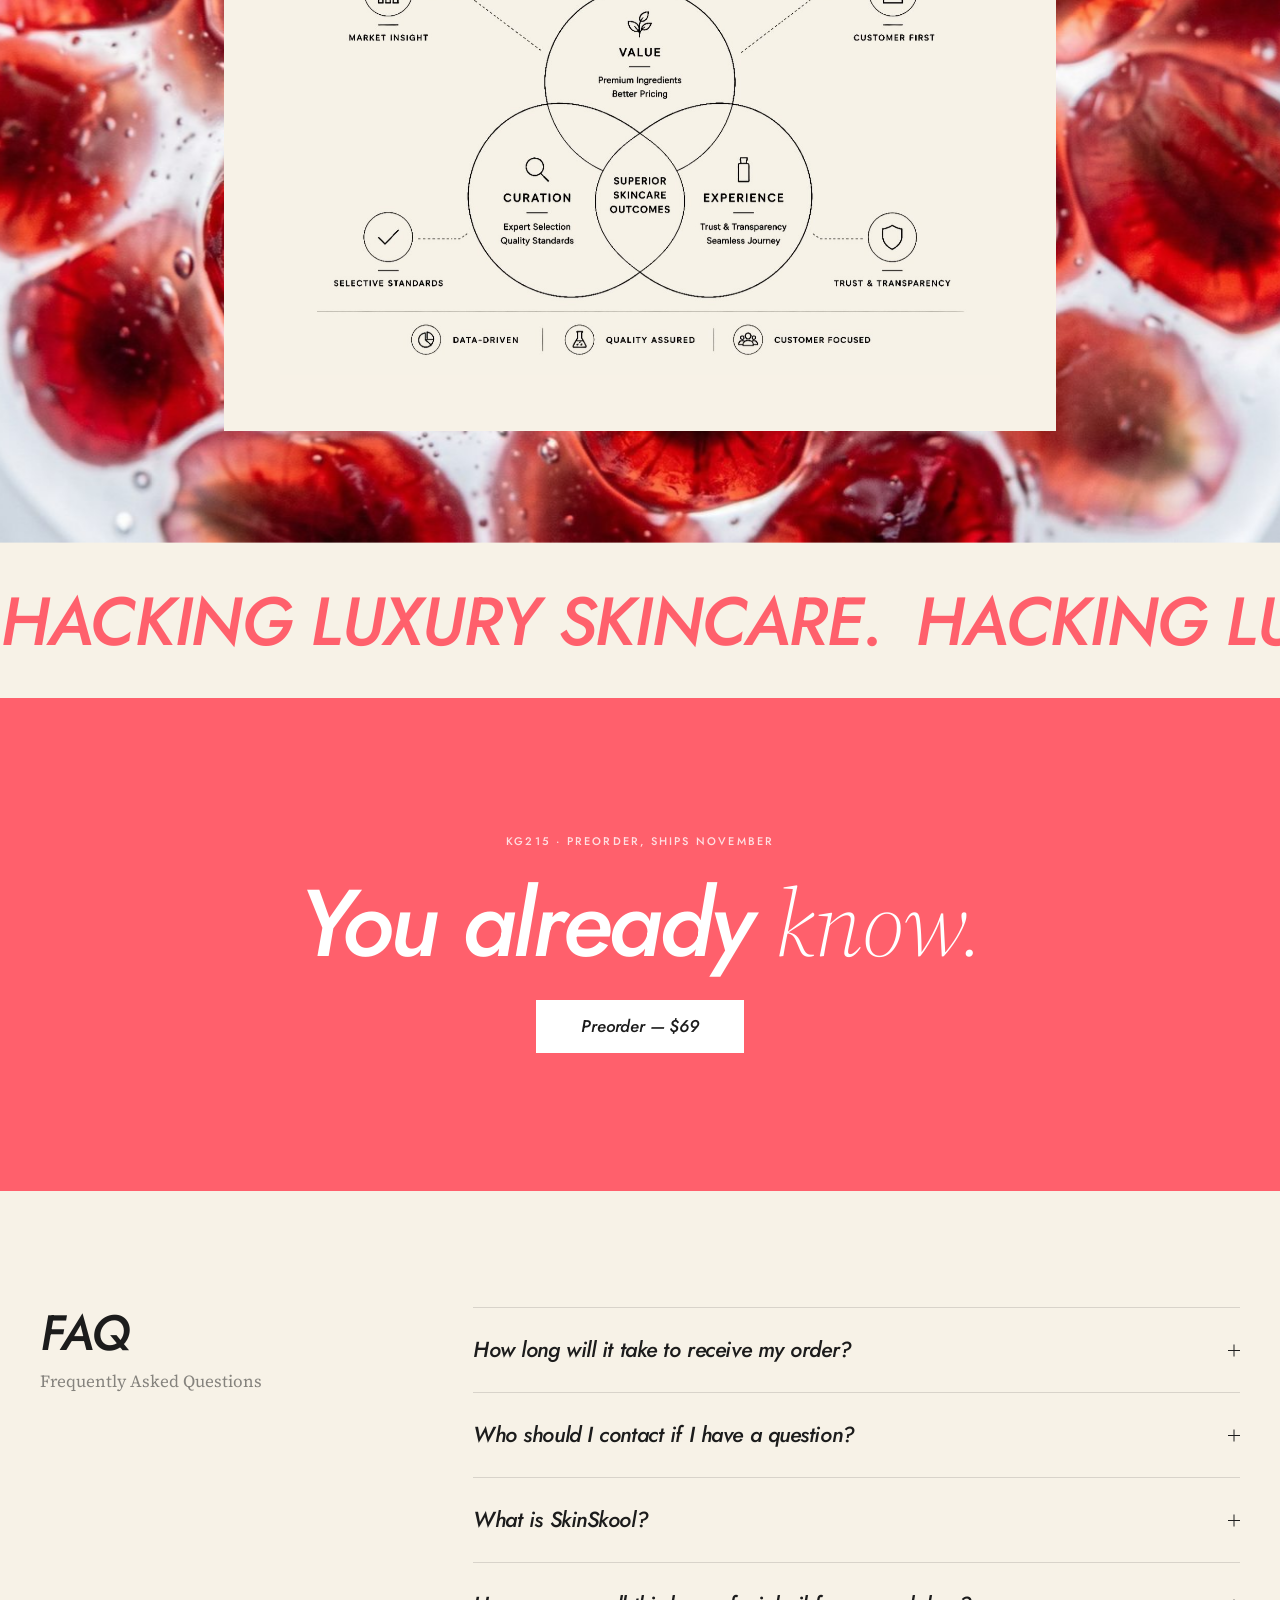
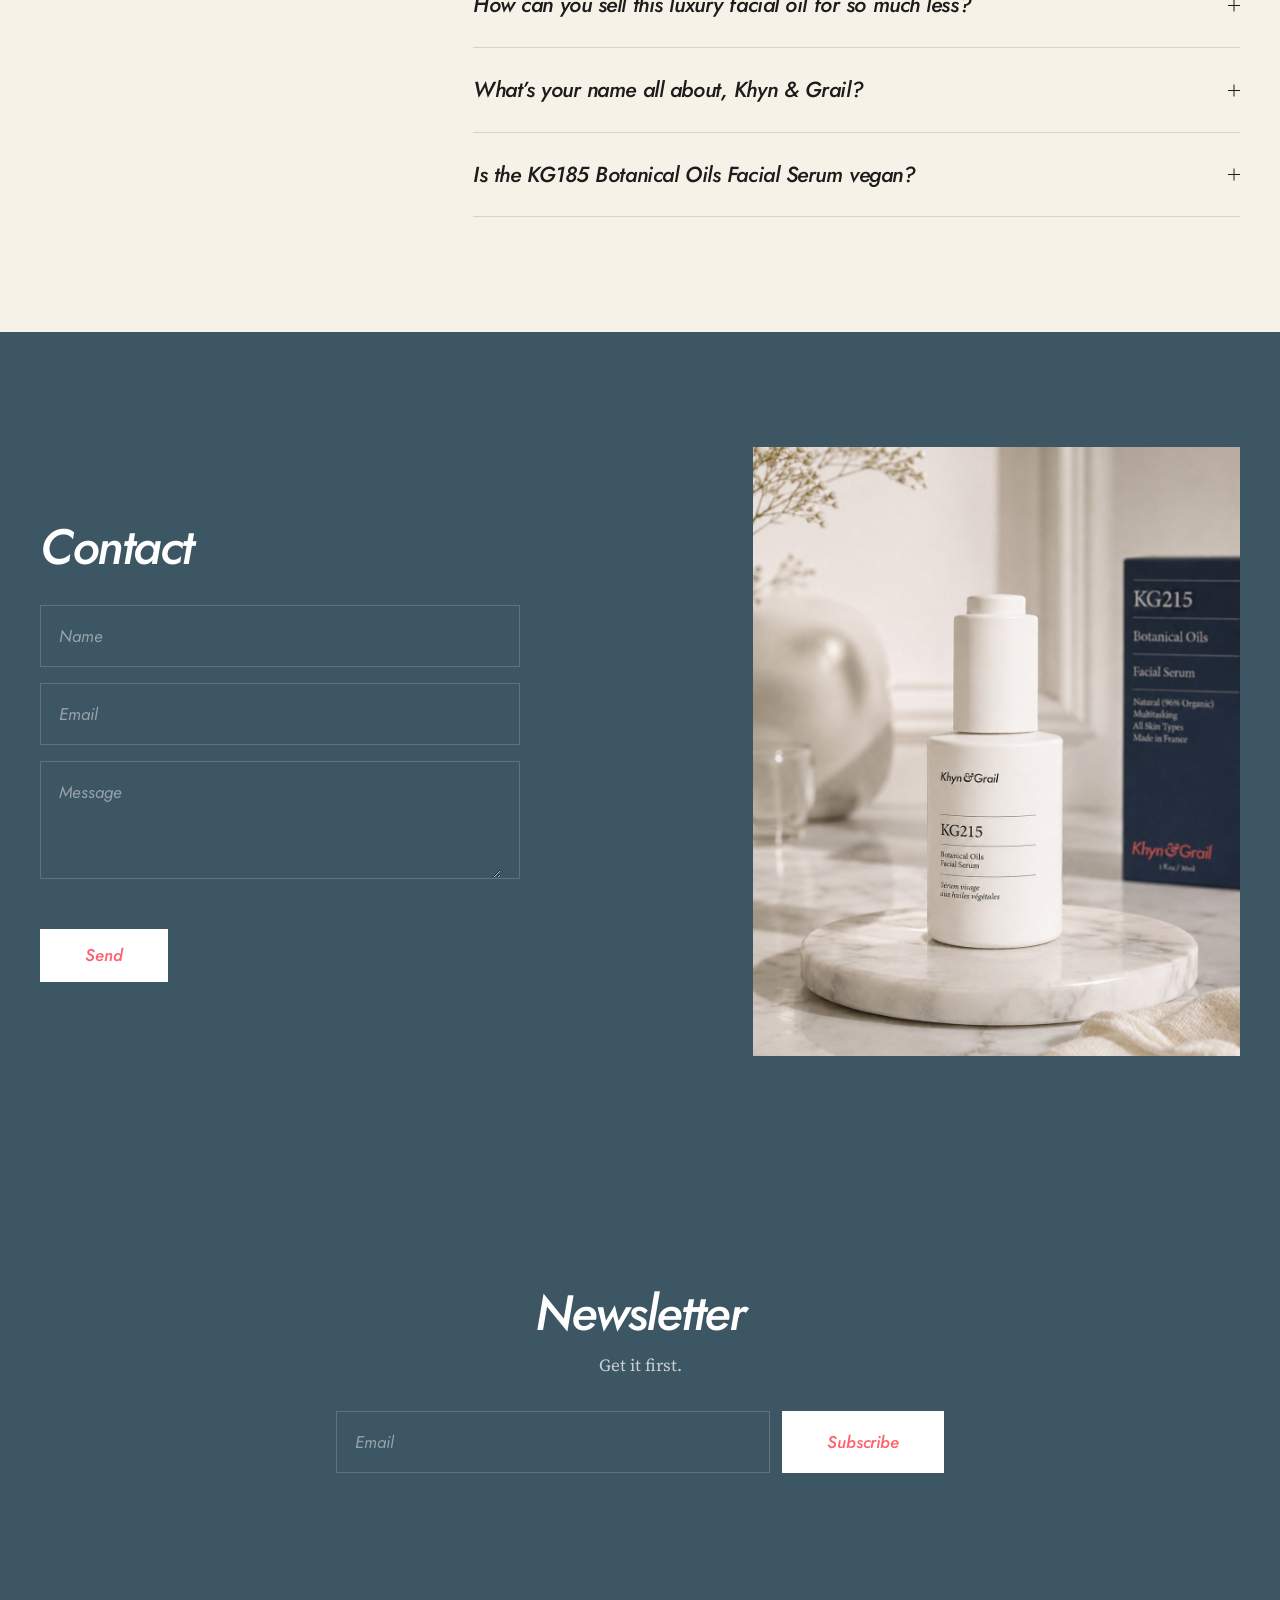
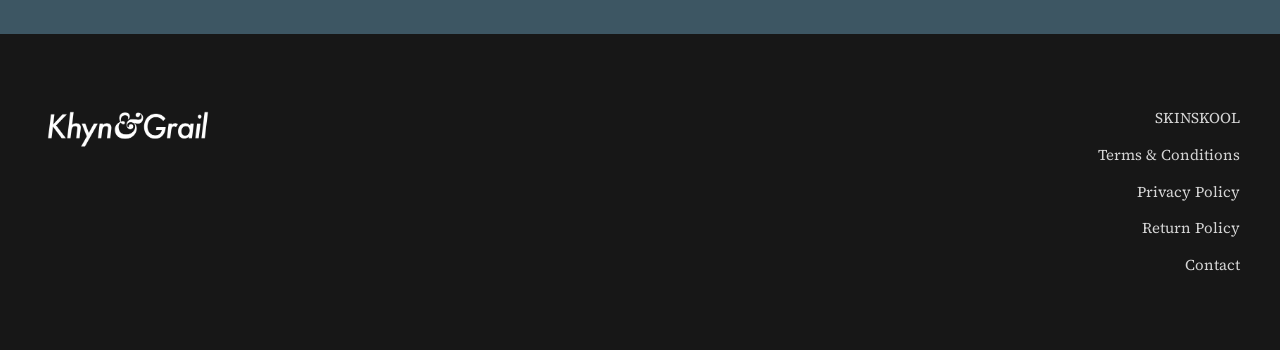
==== commit c46eb617: "v3: pinned preorder banner, hero spacing, centred bottle, drop tagline/KIN captions Co-Authored-By: " ====
--- a/about3.html
+++ b/about3.html
@@ -122,8 +122,8 @@
         </div>
       </section>
       <section class="k3-diptych">
-        <figure data-anim="fade"><img src="assets/img/hero-portrait.jpg" alt="A woman pressing golden botanical oil into her cheek" loading="lazy" style="object-position:62% 40%" /><figcaption><span class="label">Khyn</span><p class="h3">Pronounced KIN.</p></figcaption></figure>
-        <figure data-anim="fade" style="--d: 120ms"><img src="assets/img/lifestyle.jpg" alt="KG215 bottle on a marble stand beside its navy carton" loading="lazy" /><figcaption><span class="label">#stayrich</span><p class="h3">Fancy Skincare for Smart People.</p></figcaption></figure>
+        <figure data-anim="fade"><img src="assets/img/hero-portrait.jpg" alt="A woman pressing golden botanical oil into her cheek" loading="lazy" style="object-position:62% 40%" /></figure>
+        <figure data-anim="fade" style="--d: 120ms"><img src="assets/img/lifestyle.jpg" alt="KG215 bottle on a marble stand beside its navy carton" loading="lazy" /></figure>
       </section>
 
       <section class="vce">
@@ -244,7 +244,6 @@
           <a href="index3.html" aria-label="Khyn &amp; Grail — home">
             <img class="footer-brand__logo" src="assets/img/logo.png" alt="Khyn &amp; Grail" width="500" height="121" />
           </a>
-          <p>Fancy Skincare for Smart People #StayRich</p>
         </div>
         <nav class="footer-nav" aria-label="Footer">
           <a href="https://skinskool.com" rel="noopener">SKINSKOOL</a>
--- a/css/index3.css
+++ b/css/index3.css
@@ -209,3 +209,47 @@
 
 /* Shared hero variant over a darker portrait */
 .k3-hero--portrait .k3-hero__plate img { object-position: 70% 30%; }
+
+.k3-buy__cta { display: flex; flex-wrap: wrap; align-items: center; gap: var(--s5); margin-top: var(--s5); }
+
+/* --- About manifesto, cleaned up: one column of type beside an upright bottle */
+.page--k3 .manifesto::before { display: none; }
+.page--k3 .manifesto { padding-block: calc(var(--band) * 1.1); }
+.page--k3 .manifesto__inner { width: var(--wrap); max-width: none; gap: var(--s5); }
+@media (min-width: 60rem) {
+  .page--k3 .manifesto__inner { width: var(--wrap); padding-right: 34%; }
+  .page--k3 .manifesto__bottle {
+    right: calc(var(--gutter) + 4%); bottom: calc(var(--band) * 1.1);
+    width: clamp(11rem, 17vw, 16rem); opacity: 1; rotate: 0deg;
+  }
+  .js .page--k3 .manifesto__bottle.is-in { transform: none; }
+  .page--k3 .manifesto__bottle:not([data-anim]) { transform: none; }
+}
+.page--k3 .manifesto__lead,
+.page--k3 .manifesto__mid {
+  font-family: var(--serif); font-weight: 400; font-size: var(--fs-md); line-height: 1.6;
+  max-width: 46ch; padding: 0; border: 0; letter-spacing: 0; text-align: left; justify-self: start;
+  color: rgba(255, 255, 255, 0.9);
+}
+.page--k3 .manifesto__kicker { font-size: clamp(2.4rem, 5.6vw, 4.6rem); margin-top: var(--s6); max-width: 14ch; }
+.page--k3 .manifesto__lead::before {
+  content: "Our story"; display: block; margin-bottom: var(--s5);
+  font-family: var(--display); font-size: var(--fs-micro); letter-spacing: var(--track-wide); text-transform: uppercase; color: rgba(255,255,255,0.75);
+}
+
+/* Pre-order banner stays pinned above the header */
+.page--k3 .announce { position: sticky; top: 0; z-index: 51; }
+.page--k3 .site-header { top: var(--announce-h); }
+
+/* Hero: content clears the credential bar; reviews sit under the button */
+.k3-hero__inner { padding-bottom: calc(var(--s9) + var(--s6)); }
+.k3-hero .k3-hero__cta { flex-direction: column; align-items: flex-start; gap: var(--s4); }
+
+/* Coral manifesto: bottle centred in its column */
+@media (min-width: 60rem) {
+  .page--k3 .manifesto__bottle {
+    top: 0; bottom: 0; margin-block: auto;
+    right: calc(var(--gutter) + 9%);
+    width: auto; height: min(72%, 30rem);
+  }
+}
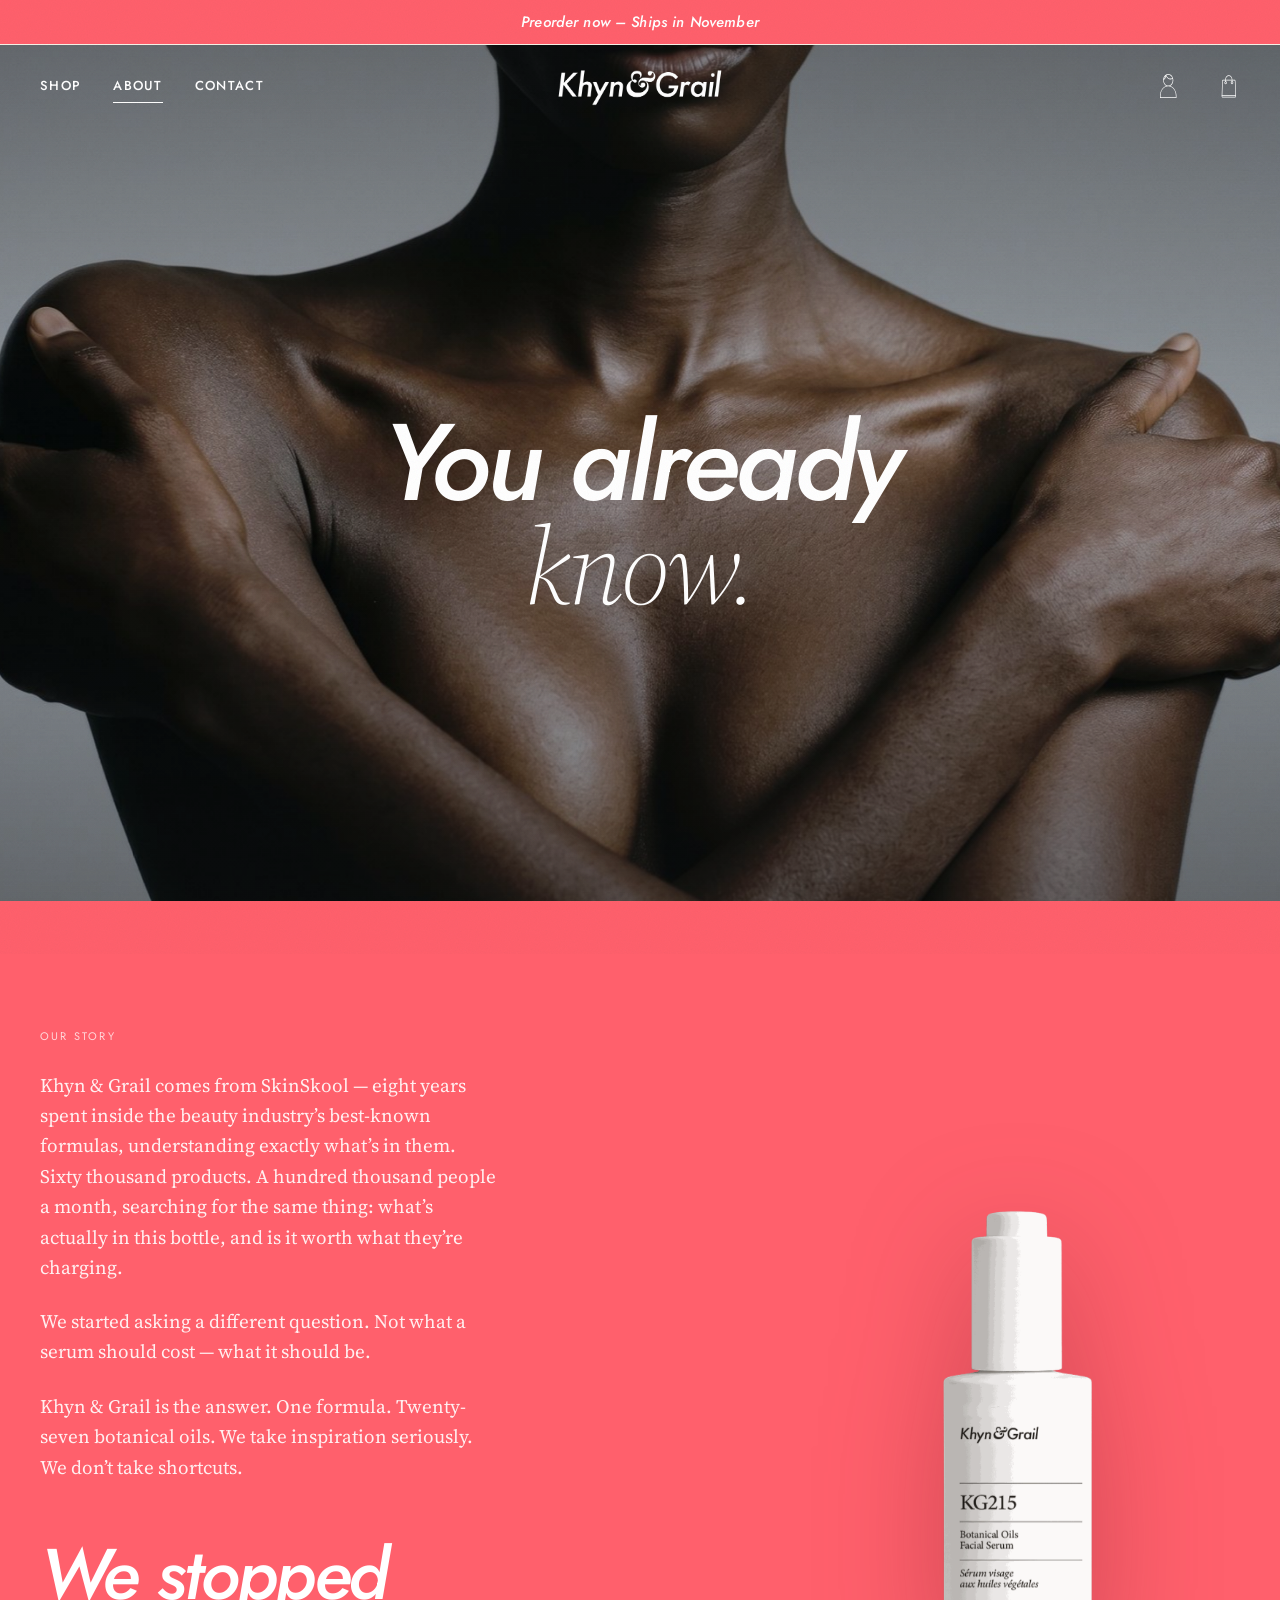
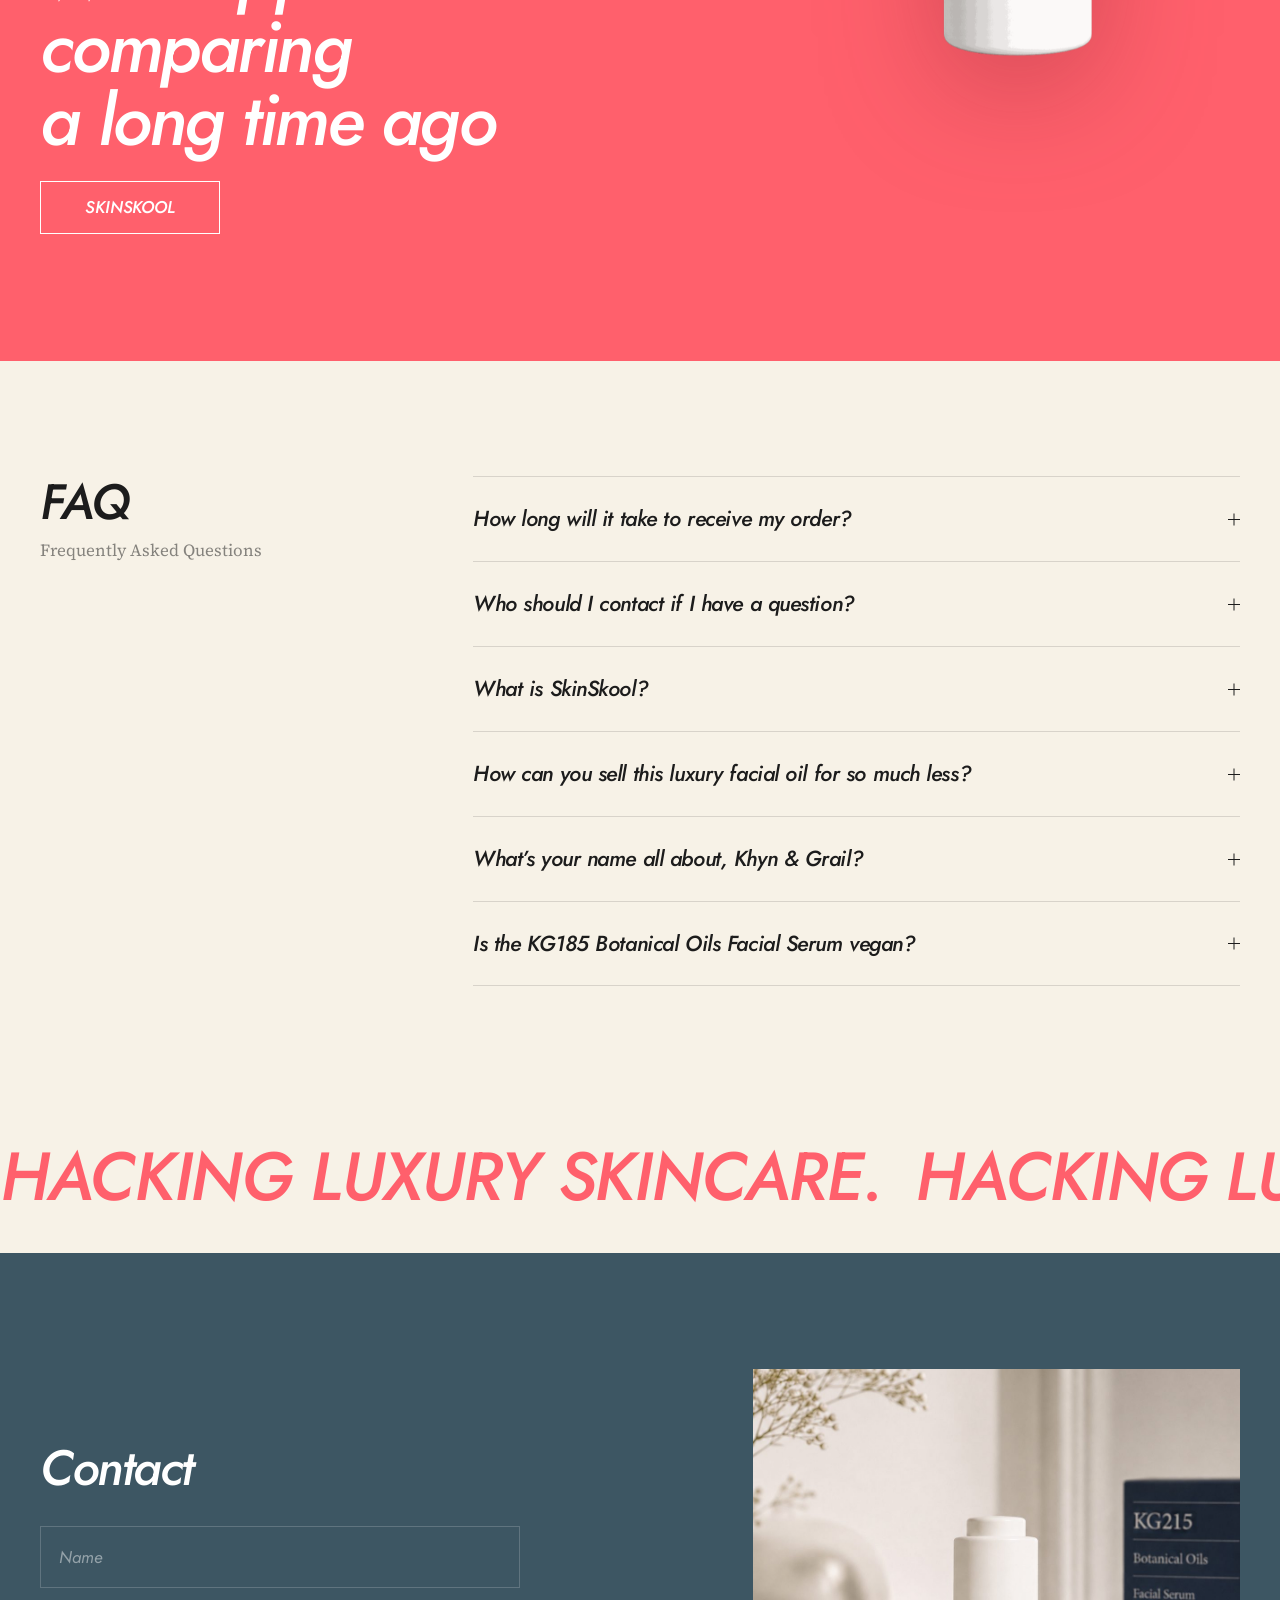
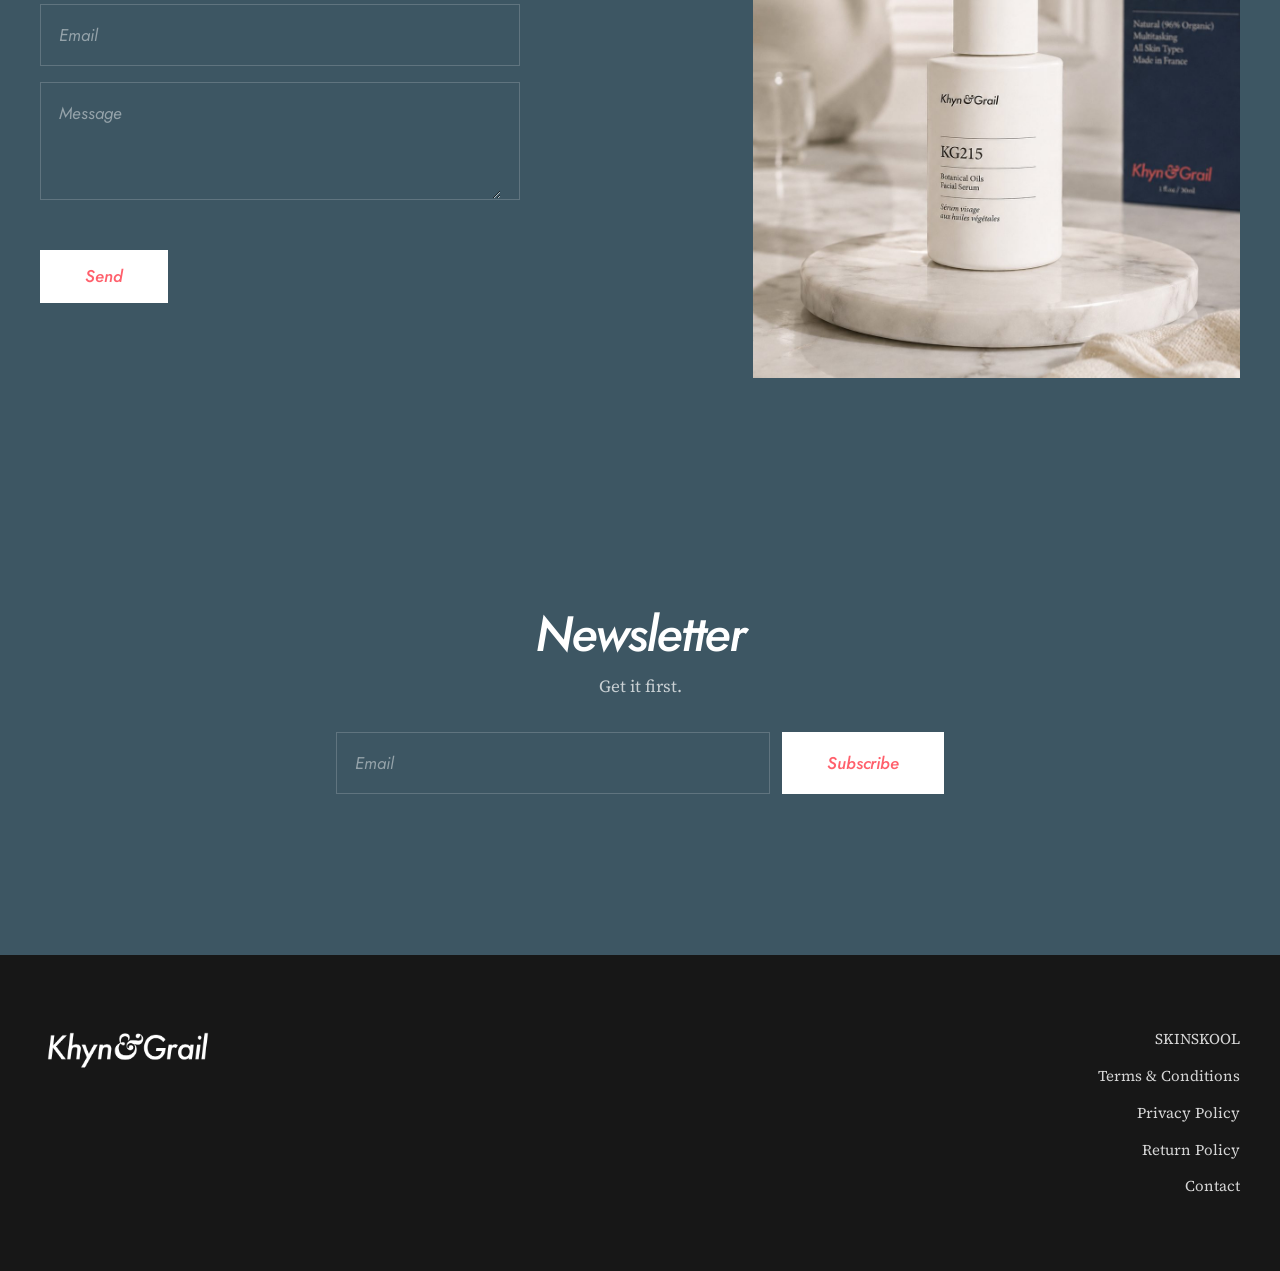
==== commit cc18958e: "v3: simplify to client's section cut; Stay Rich hero, bottle-pile CTA, clean PDP imagery Co-Authored" ====
--- a/about3.html
+++ b/about3.html
@@ -105,54 +105,6 @@
         </div>
       </section>
 
-      <section class="k3-chapter ">
-        <figure class="k3-chapter__plate"><img data-parallax="0.08" src="assets/img/lab-dark.jpg" alt="KG215 among dark laboratory glassware and dried botanicals" loading="lazy" /></figure>
-        <div class="k3-chapter__inner">
-            <p class="label" data-anim="rise">Chapter one &middot; SkinSkool</p>
-            <h2 class="display k3-big" data-anim="rise" style="--d: 100ms">Sixty thousand formulas. <em>One question.</em></h2>
-            <p data-anim="rise" style="--d: 200ms">A hundred thousand people a month, searching for the same thing: what&rsquo;s actually in this bottle, and is it worth what they&rsquo;re charging.</p>
-        </div>
-      </section>
-      <section class="k3-chapter k3-chapter--light k3-chapter--right">
-        <figure class="k3-chapter__plate"><img data-parallax="0.08" src="assets/img/macro-calendula.jpg" alt="Calendula petals suspended in clear oil" loading="lazy" /></figure>
-        <div class="k3-chapter__inner">
-            <p class="label" data-anim="rise">Chapter two &middot; The formula</p>
-            <h2 class="display k3-big" data-anim="rise" style="--d: 100ms">Not what it should cost. <em>What it should be.</em></h2>
-            <p data-anim="rise" style="--d: 200ms">Khyn &amp; Grail is the answer. One formula. Twenty-seven botanical oils.</p>
-        </div>
-      </section>
-      <section class="k3-diptych">
-        <figure data-anim="fade"><img src="assets/img/hero-portrait.jpg" alt="A woman pressing golden botanical oil into her cheek" loading="lazy" style="object-position:62% 40%" /></figure>
-        <figure data-anim="fade" style="--d: 120ms"><img src="assets/img/lifestyle.jpg" alt="KG215 bottle on a marble stand beside its navy carton" loading="lazy" /></figure>
-      </section>
-
-      <section class="vce">
-        <div class="vce__media">
-          <img data-parallax="0.06" src="assets/img/pomegranate.jpg" alt="Macro photograph of pomegranate seeds suspended in clear gel" width="2000" height="1116" />
-        </div>
-        <div class="vce__inner">
-          <article class="vce__card" data-anim="rise">
-            <h2 class="h2">Formulated without compromise.</h2>
-            <p class="vce__sub">Priced without ego.<br />Made to be felt, not explained.</p>
-            <figure class="vce__figure" data-anim="fade" style="--d: 200ms">
-              <img src="assets/img/vce.jpg" alt="Value, Curation and Experience overlapping at superior skincare outcomes, supported by market insight, customer first, selective standards and trust and transparency" width="1400" height="824" />
-            </figure>
-          </article>
-        </div>
-      </section>
-
-      <div class="marquee " aria-hidden="true">
-        <div class="marquee__track" style="--speed: 46s"><span>Hacking luxury skincare.</span><span>Hacking luxury skincare.</span><span>Hacking luxury skincare.</span><span>Hacking luxury skincare.</span><span>Hacking luxury skincare.</span><span>Hacking luxury skincare.</span><span>Hacking luxury skincare.</span><span>Hacking luxury skincare.</span></div>
-      </div>
-
-      <section class="k3-door">
-        <div class="k3-door__inner">
-          <p class="label" data-anim="rise">KG215 &middot; Preorder, ships November</p>
-          <h2 class="display k3-big" data-anim="rise" style="--d: 100ms">You already <em>know.</em></h2>
-          <a class="btn btn--white" href="product3.html" data-anim="rise" style="--d: 200ms">Preorder &mdash; $69</a>
-        </div>
-      </section>
-
       <section class="faq" id="faq">
         <div class="faq__inner">
           <div class="faq__head">
@@ -199,6 +151,10 @@
           </div>
         </div>
       </section>
+
+      <div class="marquee " aria-hidden="true">
+        <div class="marquee__track" style="--speed: 46s"><span>Hacking luxury skincare.</span><span>Hacking luxury skincare.</span><span>Hacking luxury skincare.</span><span>Hacking luxury skincare.</span><span>Hacking luxury skincare.</span><span>Hacking luxury skincare.</span><span>Hacking luxury skincare.</span><span>Hacking luxury skincare.</span></div>
+      </div>
 
       <section class="contact" id="contact">
         <div class="contact__inner">
--- a/css/index3.css
+++ b/css/index3.css
@@ -33,7 +33,7 @@
   padding: calc(var(--header-h) + var(--announce-h) + var(--s7)) 0 var(--s7);
 }
 .k3-hero__title { font-size: clamp(3.4rem, min(11vw, 15vh), 9rem); margin: var(--s4) 0 var(--s5); }
-.k3-hero__sub { max-width: 34ch; font-size: var(--fs-md); color: var(--ink-70); }
+.k3-hero__sub { max-width: none; font-size: var(--fs-md); color: var(--ink-70); }
 .k3-hero__cta { display: flex; flex-wrap: wrap; align-items: center; gap: var(--s5); margin-top: var(--s6); }
 .k3-proof { display: inline-flex; align-items: center; gap: var(--s3); font-family: var(--display); font-size: var(--fs-sm); color: var(--ink-70); }
 .k3-proof .stars svg { width: 0.9rem; height: 0.9rem; }
@@ -253,3 +253,38 @@
     width: auto; height: min(72%, 30rem);
   }
 }
+
+/* Credentials float on the hero image — no bar */
+.page--k3 .creds { background: none; }
+.page--k3 .creds__pill { background: none; box-shadow: none; margin-block: 0; }
+@media (min-width: 48rem) {
+  .page--k3 .creds { margin-top: -9.5rem; height: 9.5rem; }
+  .k3-hero .k3-hero__inner { padding-bottom: 12rem; }
+}
+
+/* --- Home, simplified (client cut) ------------------------------------- */
+
+.k3-hero__title { white-space: nowrap; }
+
+/* Oil band: copy left, the 27 botanicals on a cream shelf right */
+.k3-oil { position: relative; overflow: hidden; color: var(--white); }
+.k3-oil__plate { position: absolute; inset: 0; margin: 0; }
+.k3-oil__plate img { width: 100%; height: 115%; object-fit: cover; }
+.k3-oil__plate::after { content: ""; position: absolute; inset: 0; background: linear-gradient(90deg, rgba(20, 16, 8, 0.6) 0%, rgba(20, 16, 8, 0.2) 55%, rgba(20, 16, 8, 0.05) 100%); }
+.k3-oil__inner { position: relative; width: var(--wrap); margin-inline: auto; padding-block: var(--band); display: grid; gap: var(--s7); align-items: center; }
+@media (min-width: 60rem) { .k3-oil__inner { grid-template-columns: 0.8fr 1.2fr; gap: var(--s8); } }
+.k3-oil__copy { display: grid; gap: var(--s5); }
+.k3-oil__copy .label { color: rgba(255, 255, 255, 0.85); }
+.k3-oil__copy p:not(.label) { color: rgba(255, 255, 255, 0.92); max-width: 40ch; }
+.k3-oil__shelf { min-width: 0; background: rgba(255, 252, 245, 0.94); border-radius: 1.5rem; padding: var(--s6) var(--s5) var(--s5); color: var(--ink); box-shadow: 0 30px 70px rgba(20, 16, 8, 0.25); }
+.k3-bots { padding: 0 !important; background: none !important; }
+
+/* Pile of bottles with a single centred CTA */
+.k3-pile { position: relative; min-height: min(90svh, 56rem); display: grid; place-items: center; overflow: hidden; }
+.k3-pile__plate { position: absolute; inset: 0; margin: 0; }
+.k3-pile__plate img { width: 100%; height: 112%; object-fit: cover; }
+.k3-pile__btn { position: relative; font-size: var(--fs-md); padding: 1.1em 3.4em; }
+.k3-bots .slider__track { padding-inline: var(--s2); }
+.k3-bots .bot { flex-basis: clamp(6.5rem, 9vw, 8.5rem); }
+.k3-bots .slider__arrow--prev { left: -0.5rem; }
+.k3-bots .slider__arrow--next { right: -0.5rem; }
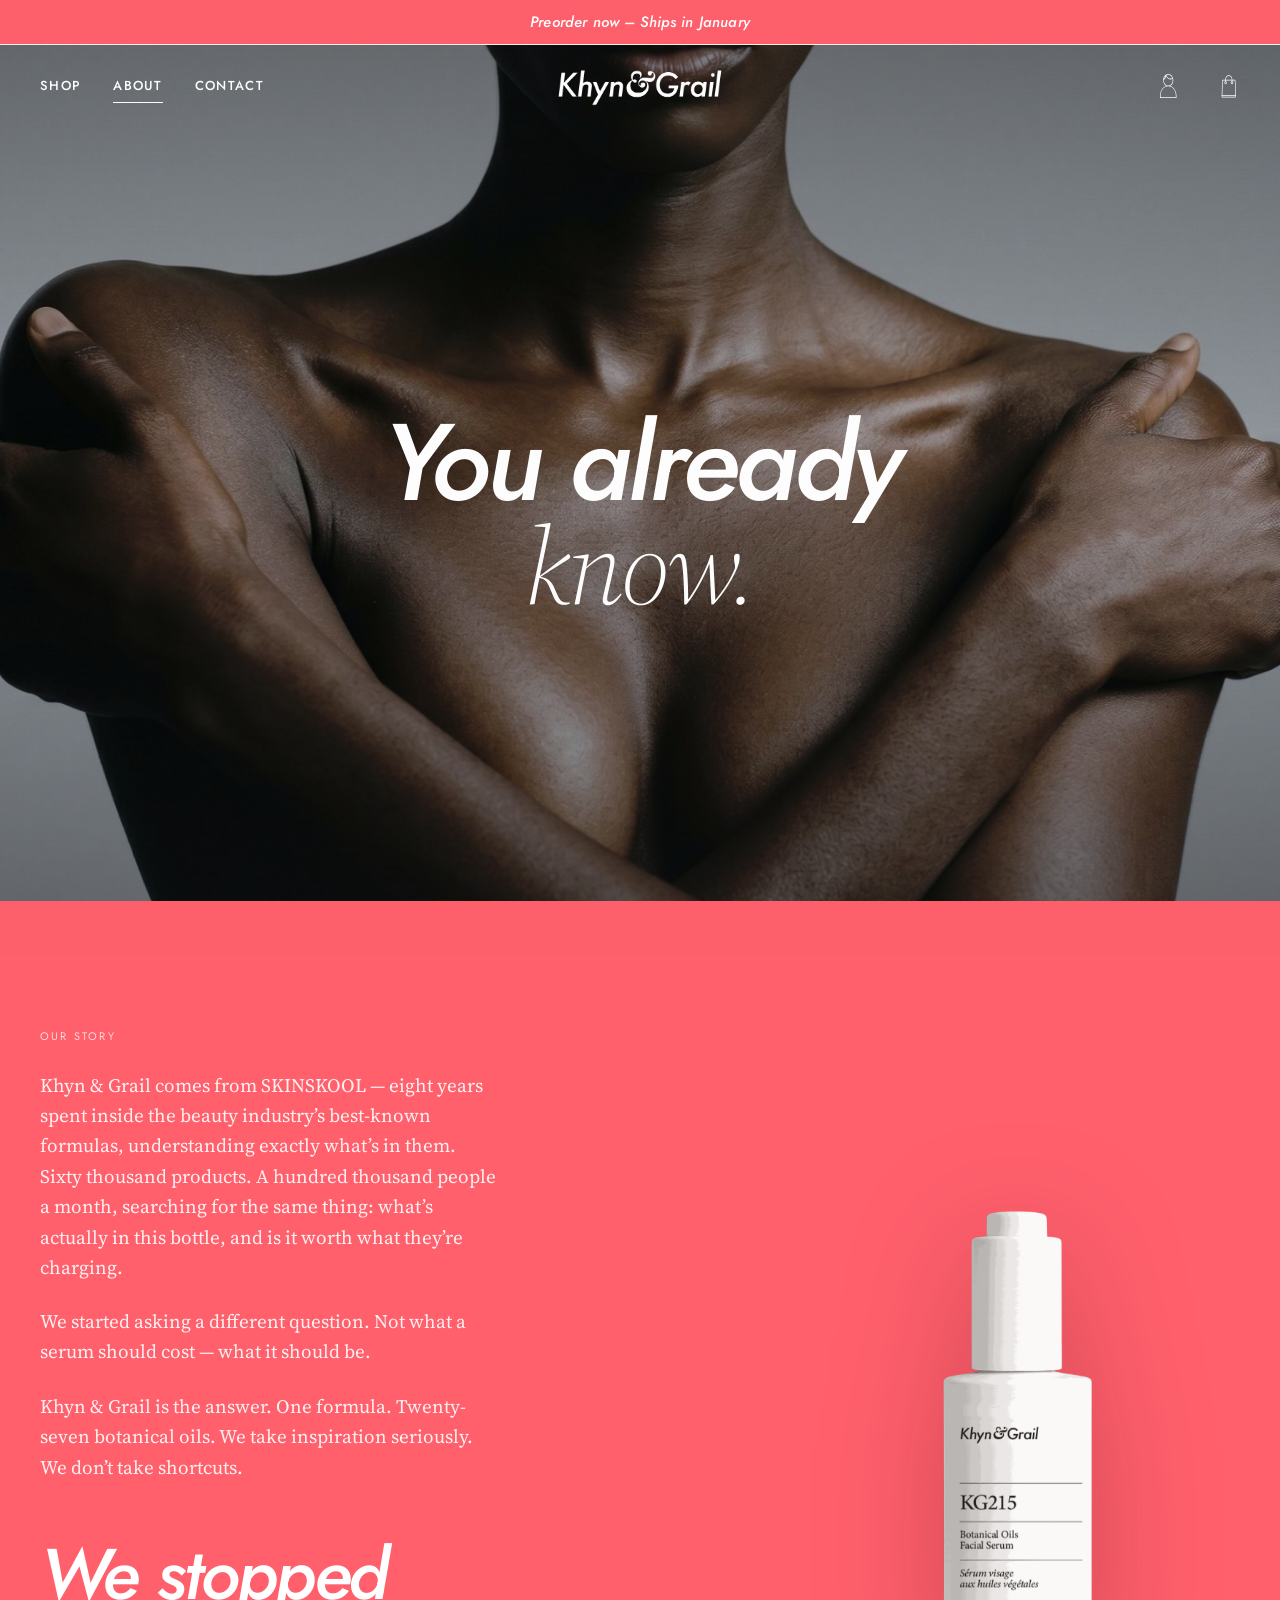
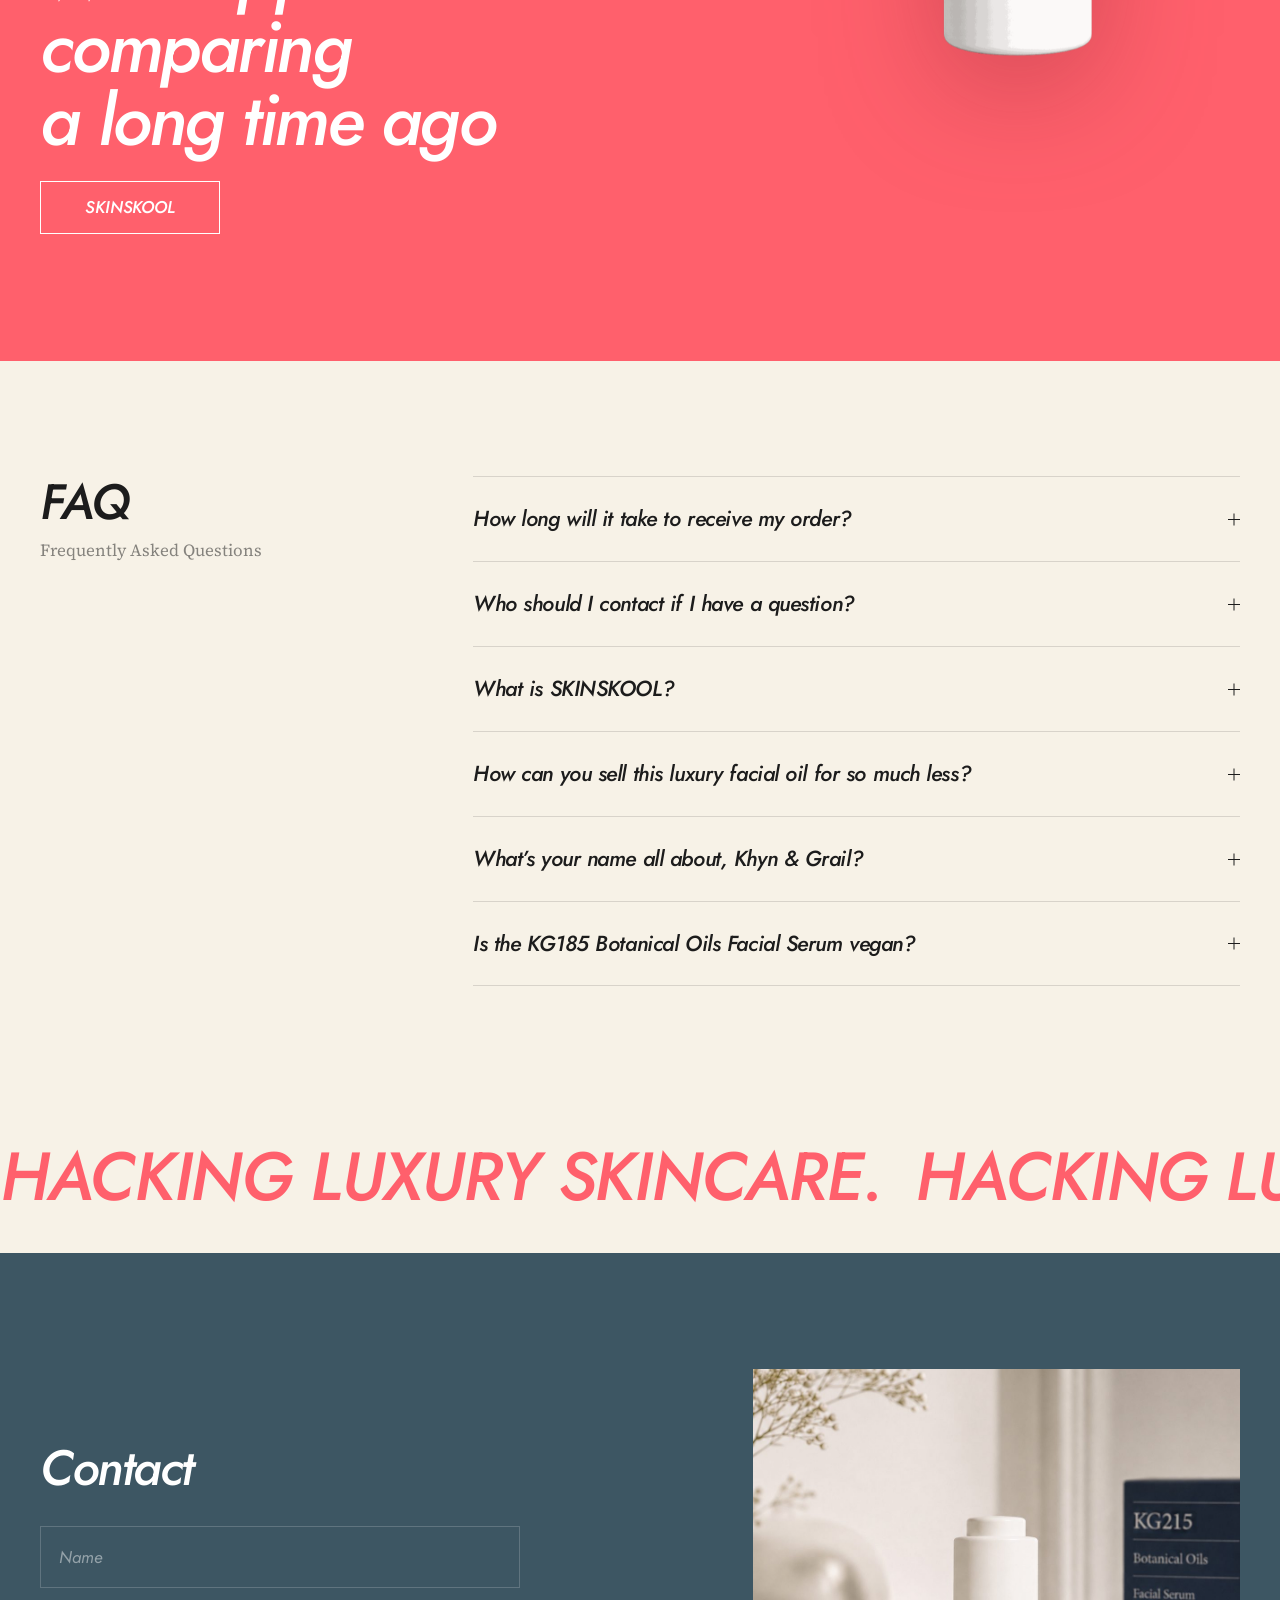
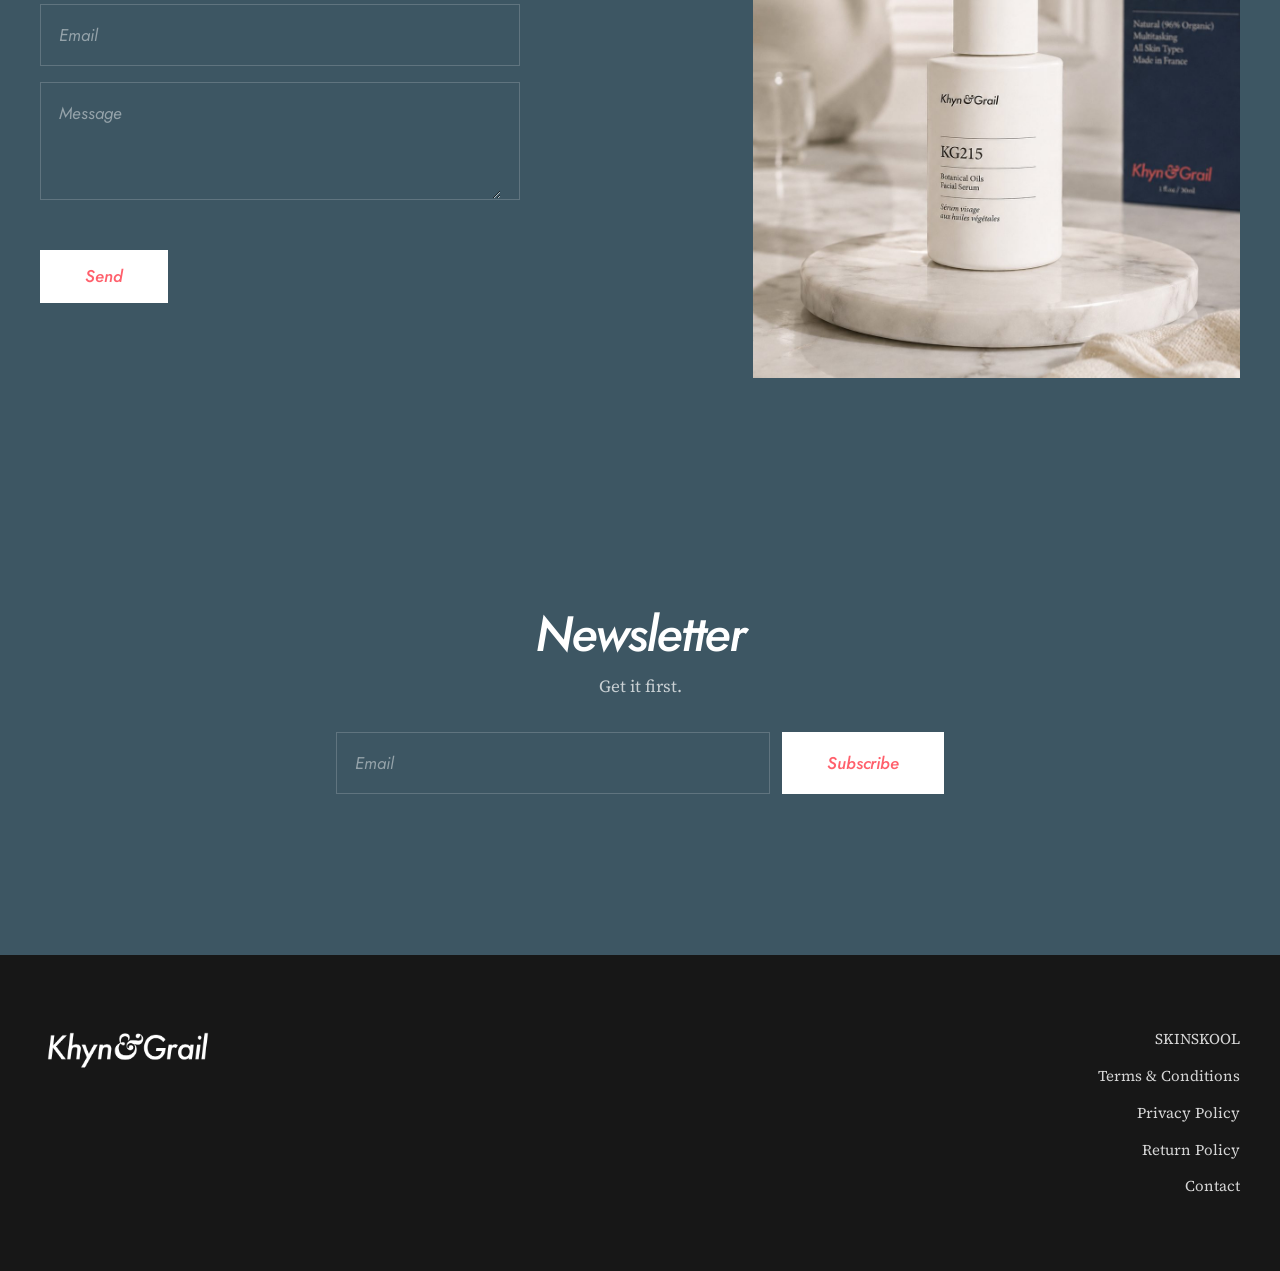
==== commit 2426d225: "Client edits: ships January, SKINSKOOL, packs, sold-out story, KG215 box - Ships November -> January" ====
--- a/about3.html
+++ b/about3.html
@@ -4,7 +4,7 @@
     <meta charset="utf-8" />
     <meta name="viewport" content="width=device-width, initial-scale=1" />
     <title>About — Khyn &amp; Grail</title>
-    <meta name="description" content="Khyn &amp; Grail comes from SkinSkool. We stopped comparing a long time ago." />
+    <meta name="description" content="Khyn &amp; Grail comes from SKINSKOOL. We stopped comparing a long time ago." />
     <meta name="theme-color" content="#f7f2e7" />
     <script>document.documentElement.className=document.documentElement.className.replace("no-js","js");</script>
     <link rel="preconnect" href="https://fonts.googleapis.com" />
@@ -23,7 +23,7 @@
       <img src="assets/img/logo.png" alt="" width="500" height="121" />
     </div>
 
-    <p class="announce">Preorder now &ndash; Ships in November</p>
+    <p class="announce">Preorder now &ndash; Ships in January</p>
 
     <header class="site-header site-header--over" data-header>
       <div class="header-inner">
@@ -78,7 +78,7 @@
         <img class="manifesto__bottle" src="assets/img/bottle.png" alt="" width="600" height="1316" data-anim="rise" style="--d: 300ms" aria-hidden="true" />
         <div class="manifesto__inner">
           <p class="manifesto__lead" data-anim="rise">
-            Khyn &amp; Grail comes from SkinSkool &mdash; eight years spent inside the beauty
+            Khyn &amp; Grail comes from SKINSKOOL &mdash; eight years spent inside the beauty
             industry&rsquo;s best-known formulas, understanding exactly what&rsquo;s in them.
             Sixty thousand products. A hundred thousand people a month, searching for the same
             thing: what&rsquo;s actually in this bottle, and is it worth what they&rsquo;re charging.
@@ -116,19 +116,19 @@
               <button class="acc__trigger" type="button" data-acc-trigger aria-expanded="false" aria-controls="faq-1">
                 How long will it take to receive my order? <i aria-hidden="true"></i>
               </button>
-              <div class="acc__panel" id="faq-1"><div><p>Preorders ship in November, in the order they were placed. After that, most US orders ship within one to two business days and arrive in three to seven.</p></div></div>
+              <div class="acc__panel" id="faq-1"><div><p>Preorders ship in January, in the order they were placed. After that, most US orders ship within one to two business days and arrive in three to seven.</p></div></div>
             </div>
             <div class="acc__item">
               <button class="acc__trigger" type="button" data-acc-trigger aria-expanded="false" aria-controls="faq-2">
                 Who should I contact if I have a question? <i aria-hidden="true"></i>
               </button>
-              <div class="acc__panel" id="faq-2"><div><p>Write to us below. Terry and Monieka still read the inbox themselves.</p></div></div>
+              <div class="acc__panel" id="faq-2"><div><p>Write to us below. We read every email and try to get you an answer as quickly as possible.</p></div></div>
             </div>
             <div class="acc__item">
               <button class="acc__trigger" type="button" data-acc-trigger aria-expanded="false" aria-controls="faq-3">
-                What is SkinSkool? <i aria-hidden="true"></i>
-              </button>
-              <div class="acc__panel" id="faq-3"><div><p>The comparison platform the founders built — eight years of taking the beauty industry’s best-known formulas apart and publishing what is actually inside them.</p></div></div>
+                What is SKINSKOOL? <i aria-hidden="true"></i>
+              </button>
+              <div class="acc__panel" id="faq-3"><div><p>SKINSKOOL is our other baby. It’s the most used online comparison platform for skincare — eight years of taking the beauty industry’s best-known formulas apart and serving up the best ingredient based comparables.</p></div></div>
             </div>
             <div class="acc__item">
               <button class="acc__trigger" type="button" data-acc-trigger aria-expanded="false" aria-controls="faq-4">
@@ -140,7 +140,7 @@
               <button class="acc__trigger" type="button" data-acc-trigger aria-expanded="false" aria-controls="faq-5">
                 What’s your name all about, Khyn &amp; Grail? <i aria-hidden="true"></i>
               </button>
-              <div class="acc__panel" id="faq-5"><div><p>Khyn is pronounced KIN — family. Grail is the bottle you have been hunting.</p></div></div>
+              <div class="acc__panel" id="faq-5"><div><p>Khyn is pronounced KIN — means related to. Grail comes from Holy Grail which in skincare refers to the best of the best.</p></div></div>
             </div>
             <div class="acc__item">
               <button class="acc__trigger" type="button" data-acc-trigger aria-expanded="false" aria-controls="faq-6">
--- a/css/index3.css
+++ b/css/index3.css
@@ -283,8 +283,14 @@
 .k3-pile { position: relative; min-height: min(90svh, 56rem); display: grid; place-items: center; overflow: hidden; }
 .k3-pile__plate { position: absolute; inset: 0; margin: 0; }
 .k3-pile__plate img { width: 100%; height: 112%; object-fit: cover; }
-.k3-pile__btn { position: relative; font-size: var(--fs-md); padding: 1.1em 3.4em; }
+.k3-pile { padding: var(--s8) var(--s4); }
+.k3-tile { position: relative; width: min(100%, 26rem); padding: var(--s6) var(--s5) var(--s7); background: rgba(247, 242, 231, 0.94); backdrop-filter: blur(6px); text-align: center; display: grid; justify-items: center; gap: var(--s3); box-shadow: 0 30px 80px -30px rgba(18, 18, 18, 0.35); }
+.k3-tile__bottle { width: 6.5rem; height: auto; margin-bottom: var(--s2); }
+.k3-tile__sku { font-weight: 600; letter-spacing: 0.08em; }
+.k3-tile__lede { color: var(--ink-70); max-width: 34ch; }
+.k3-tile .btn { margin-top: var(--s3); }
 .k3-bots .slider__track { padding-inline: var(--s2); }
 .k3-bots .bot { flex-basis: clamp(6.5rem, 9vw, 8.5rem); }
 .k3-bots .slider__arrow--prev { left: -0.5rem; }
 .k3-bots .slider__arrow--next { right: -0.5rem; }
+.k3-chapter--story .k3-chapter__plate::after { background: linear-gradient(90deg, rgba(18, 18, 18, 0.6) 0%, rgba(18, 18, 18, 0.15) 60%, rgba(18, 18, 18, 0) 100%), linear-gradient(0deg, rgba(18, 18, 18, 0.72) 0%, rgba(18, 18, 18, 0.15) 55%, rgba(18, 18, 18, 0) 100%); }
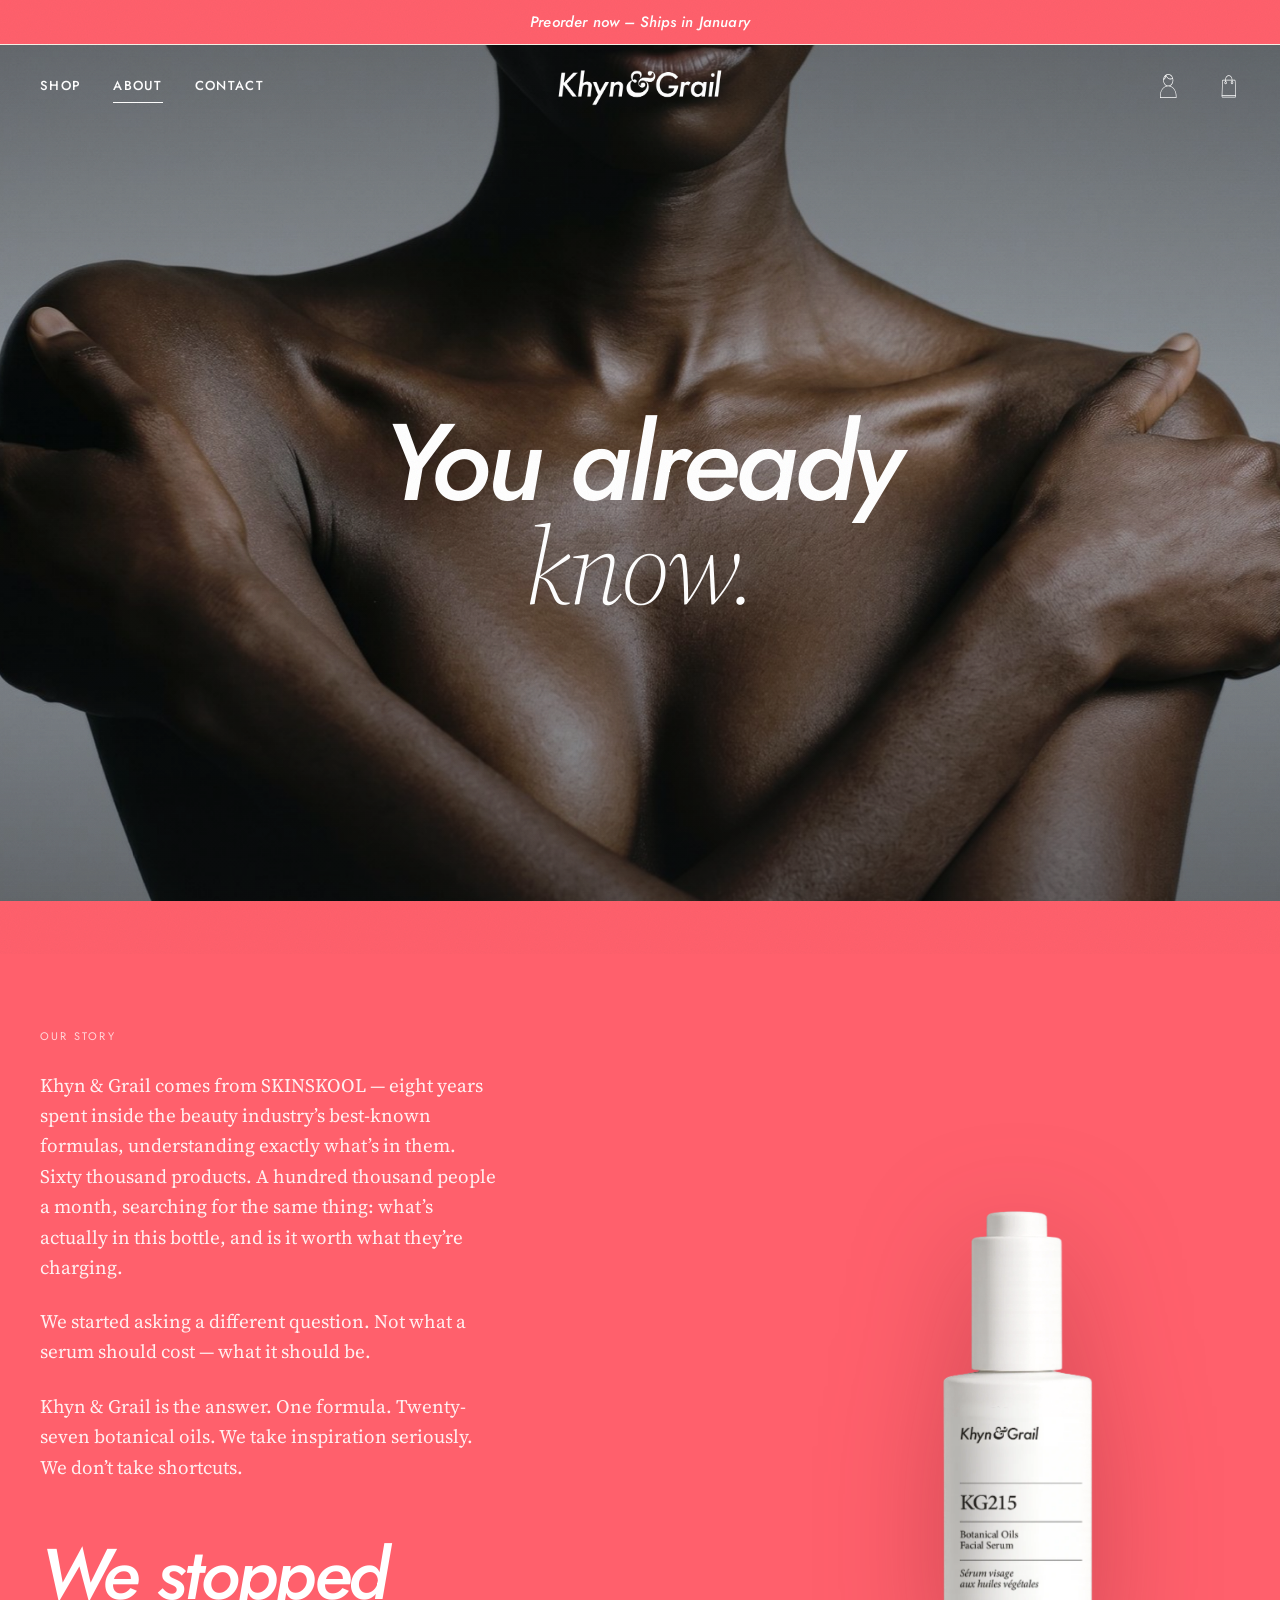
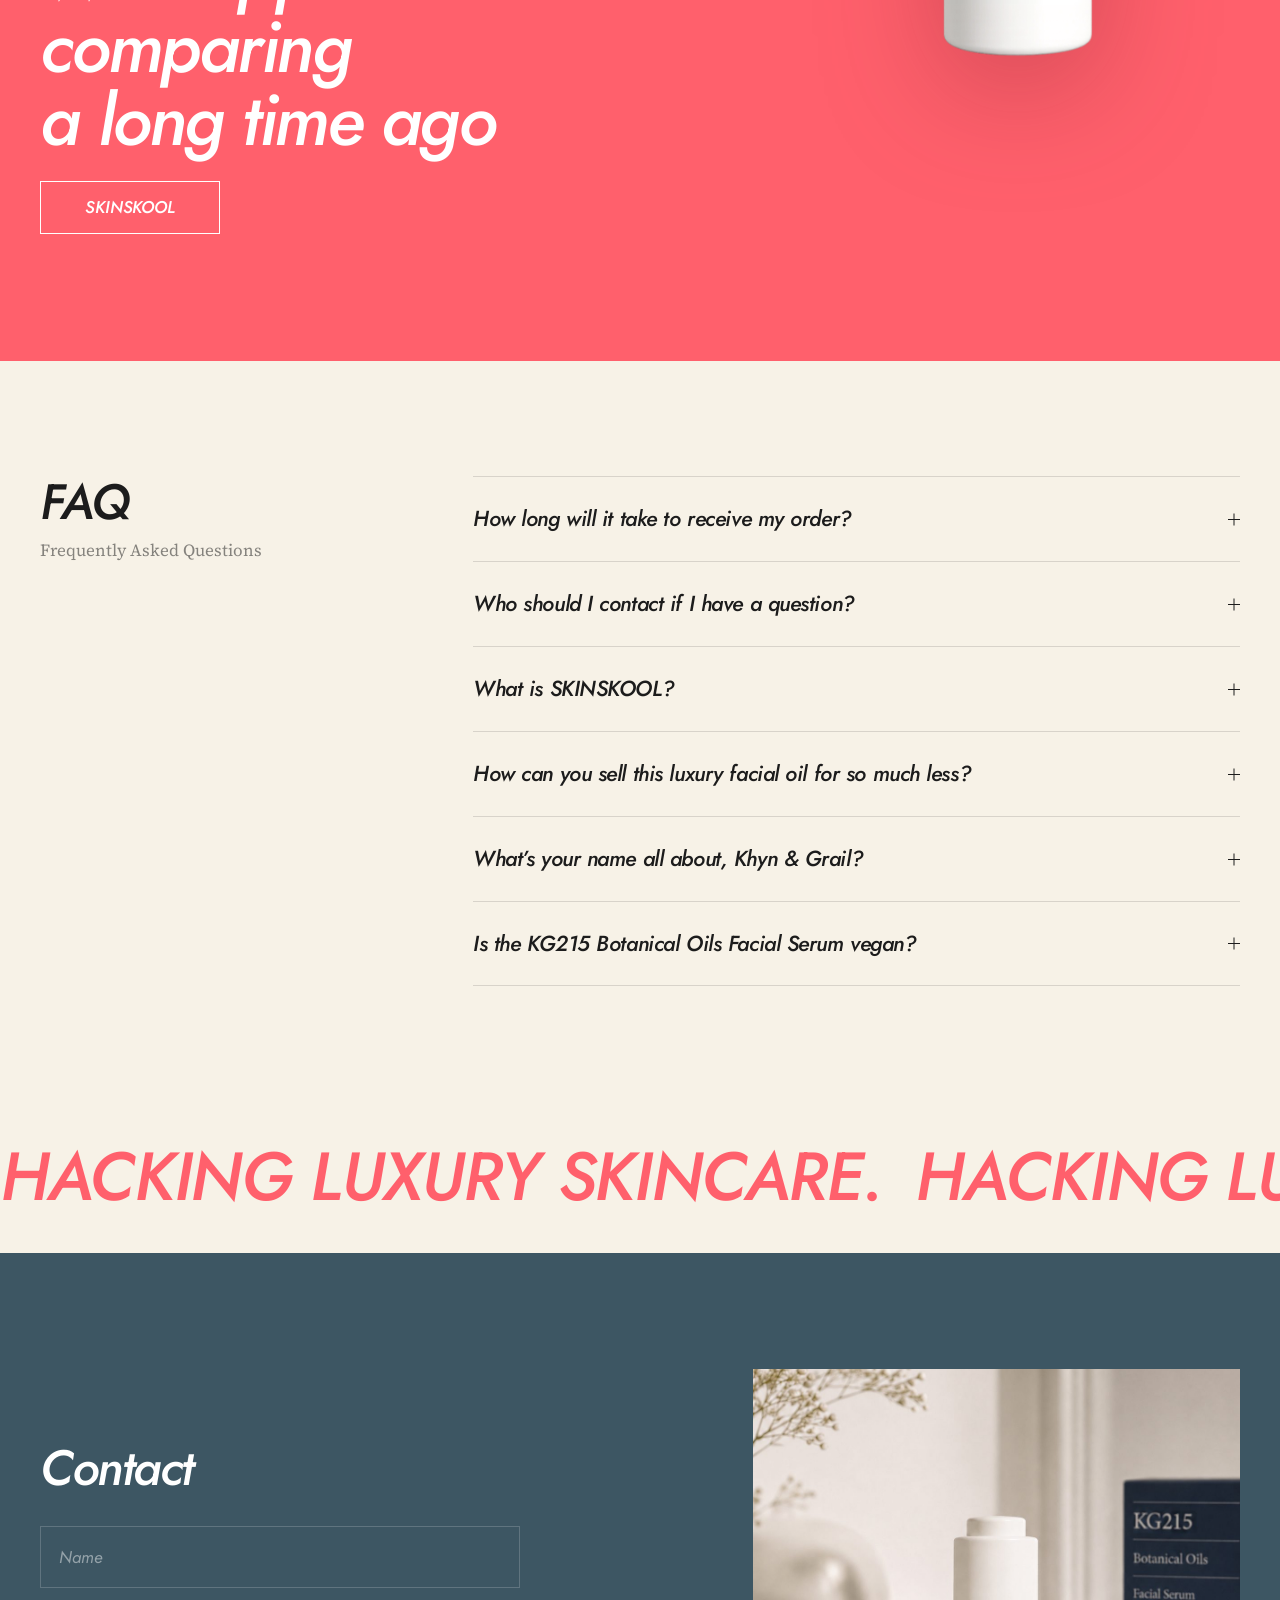
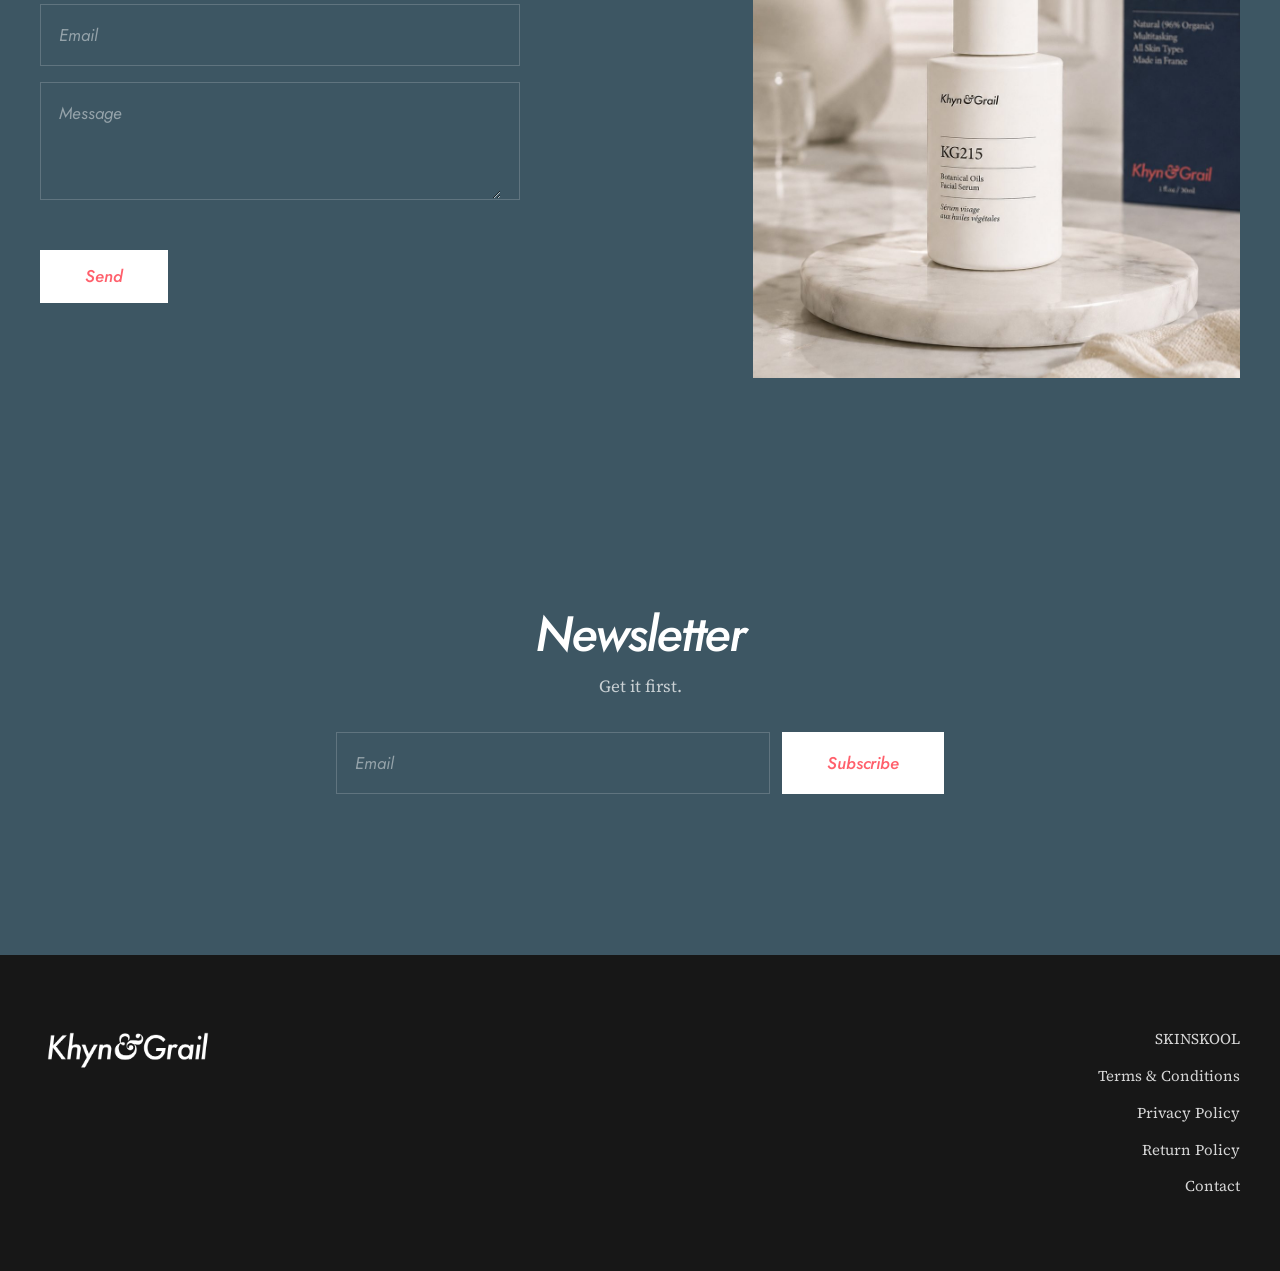
==== commit e226c2b7: "FAQ: KG185 vegan question now says KG215 Co-Authored-By: Claude Opus 5.5 <noreply@anthropic.com>" ====
--- a/about3.html
+++ b/about3.html
@@ -144,7 +144,7 @@
             </div>
             <div class="acc__item">
               <button class="acc__trigger" type="button" data-acc-trigger aria-expanded="false" aria-controls="faq-6">
-                Is the KG185 Botanical Oils Facial Serum vegan? <i aria-hidden="true"></i>
+                Is the KG215 Botanical Oils Facial Serum vegan? <i aria-hidden="true"></i>
               </button>
               <div class="acc__panel" id="faq-6"><div><p>Yes. The blend is vegan, never tested on animals, and suitable for all skin types including sensitive.</p></div></div>
             </div>
